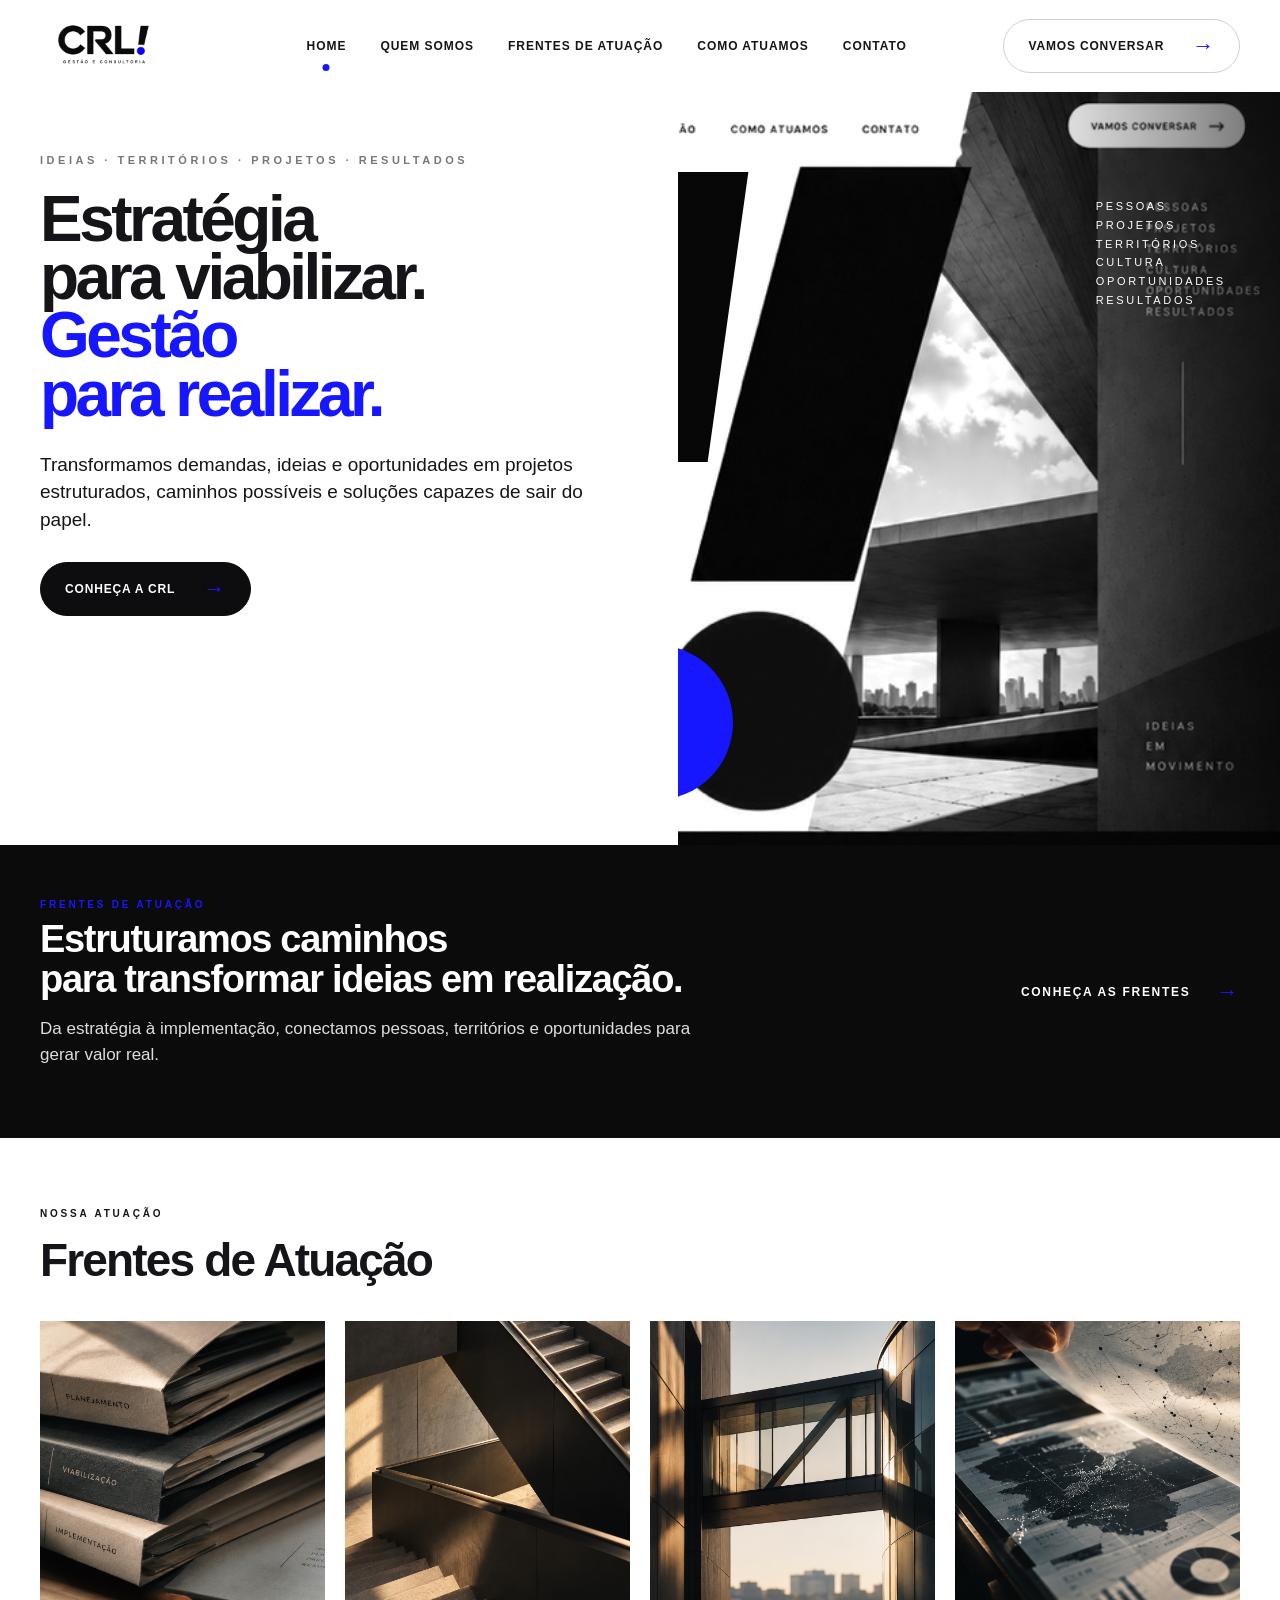
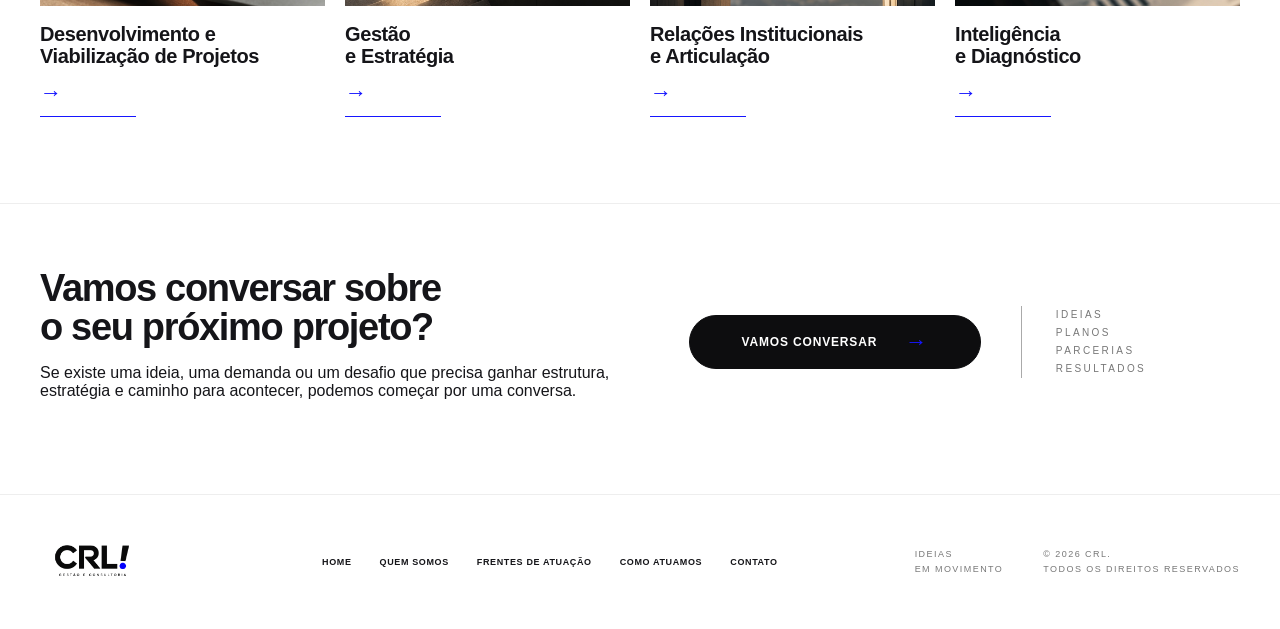
==== index.html @ f9784caa "Site CRL para GitHub Pages (Formspree configurado)" ====
<!doctype html><html lang="pt-BR"><head><meta charset="utf-8"><meta name="viewport" content="width=device-width,initial-scale=1"><title>CRL Gestão e Consultoria</title><meta name="description" content="CRL Gestão e Consultoria — estratégia para viabilizar, gestão para realizar."><link rel="stylesheet" href="assets/css/styles.css"></head><body><header class="site-header"><div class="wrap header-inner"><a class="logo" href="index.html"><img src="assets/images/logo-crl.png" alt="CRL Gestão e Consultoria"></a><nav class="nav"><a data-nav href="index.html">Home</a><a data-nav href="quem-somos.html">Quem Somos</a><a data-nav href="desenvolvimento-e-viabilizacao.html">Frentes de Atuação</a><a data-nav href="como-atuamos.html">Como Atuamos</a><a data-nav href="contato.html">Contato</a></nav><a class="cta" href="contato.html">Vamos conversar <span class="arrow">→</span></a><button class="mobile-toggle" aria-label="Abrir menu">☰</button></div></header>
<main>
<section class="hero-home"><div class="hero-copy reveal"><div class="eyebrow">Ideias · territórios · projetos · resultados</div><h1>Estratégia<br>para viabilizar.<br><span class="blue">Gestão<br>para realizar.</span></h1><p class="lead">Transformamos demandas, ideias e oportunidades em projetos estruturados, caminhos possíveis e soluções capazes de sair do papel.</p><a class="cta dark" href="quem-somos.html">Conheça a CRL <span class="arrow">→</span></a></div><div class="hero-visual"><img src="assets/images/hero-home.jpg" alt="Arquitetura contemporânea"><div class="bang-bar"></div><div class="bang-dot"></div><div class="hero-words">Pessoas<br>Projetos<br>Territórios<br>Cultura<br>Oportunidades<br>Resultados</div></div></section>
<section class="black-band reveal"><div class="wrap"><div><div class="section-kicker blue">Frentes de atuação</div><h2>Estruturamos caminhos<br>para transformar ideias em realização.</h2><p>Da estratégia à implementação, conectamos pessoas, territórios e oportunidades para gerar valor real.</p></div><a class="text-link" href="#frentes">Conheça as frentes <span class="arrow">→</span></a></div></section>
<section class="fronts" id="frentes"><div class="wrap"><div class="section-kicker reveal">Nossa atuação</div><h2 class="section-title reveal">Frentes de Atuação</h2><div class="front-grid">
<a class="front-card reveal" href="desenvolvimento-e-viabilizacao.html"><div class="photo"><img src="assets/images/eixo-projetos.jpg" alt="Desenvolvimento e Viabilização de Projetos"></div><h3>Desenvolvimento e Viabilização de Projetos</h3><span class="arrow">→</span><div class="rule"></div></a>
<a class="front-card reveal" href="gestao-e-estrategia.html"><div class="photo"><img src="assets/images/eixo-gestao.jpg" alt="Gestão e Estratégia"></div><h3>Gestão<br>e Estratégia</h3><span class="arrow">→</span><div class="rule"></div></a>
<a class="front-card reveal" href="relacoes-institucionais-e-articulacao.html"><div class="photo"><img src="assets/images/eixo-relacoes.jpg" alt="Relações Institucionais e Articulação"></div><h3>Relações Institucionais<br>e Articulação</h3><span class="arrow">→</span><div class="rule"></div></a>
<a class="front-card reveal" href="inteligencia-e-diagnostico.html"><div class="photo"><img src="assets/images/eixo-inteligencia.jpg" alt="Inteligência e Diagnóstico"></div><h3>Inteligência<br>e Diagnóstico</h3><span class="arrow">→</span><div class="rule"></div></a>
</div></div></section>
<section class="home-contact reveal"><div class="wrap"><div><h2>Vamos conversar sobre<br>o seu próximo projeto?</h2><p>Se existe uma ideia, uma demanda ou um desafio que precisa ganhar estrutura, estratégia e caminho para acontecer, podemos começar por uma conversa.</p></div><a class="cta dark" href="contato.html">Vamos conversar <span class="arrow">→</span></a><div class="mini-words">Ideias<br>Planos<br>Parcerias<br>Resultados</div></div></section>
</main><footer class="site-footer"><div class="wrap footer-inner"><a class="logo" href="index.html"><img src="assets/images/logo-crl.png" alt="CRL Gestão e Consultoria"></a><div class="footer-nav"><a href="index.html">Home</a><a href="quem-somos.html">Quem Somos</a><a href="desenvolvimento-e-viabilizacao.html">Frentes de Atuação</a><a href="como-atuamos.html">Como Atuamos</a><a href="contato.html">Contato</a></div><div class="footer-meta">Ideias<br>em movimento</div><div class="footer-meta">© 2026 CRL.<br>Todos os direitos reservados</div></div></footer><script src="assets/js/main.js"></script></body></html>
---- assets/css/styles.css ----
:root{
  --blue:#1616ff; --black:#0a0a0b; --ink:#151519; --muted:#67676e; --line:#dedee3; --paper:#fff;
  --max:1280px; --ease:cubic-bezier(.2,.75,.2,1);
}
*{box-sizing:border-box}html{scroll-behavior:smooth}body{margin:0;background:#fff;color:var(--ink);font-family:Inter,Arial,Helvetica,sans-serif;-webkit-font-smoothing:antialiased}a{color:inherit;text-decoration:none}button,input,textarea{font:inherit}img{max-width:100%;display:block}.wrap{width:min(calc(100% - 80px),var(--max));margin:auto}.site-header{height:92px;background:#fff;display:flex;align-items:center;position:relative;z-index:20}.header-inner{display:grid;grid-template-columns:170px 1fr auto;align-items:center;gap:28px}.logo img{width:128px;height:auto}.nav{display:flex;justify-content:center;gap:34px;font-size:12px;font-weight:700;letter-spacing:.08em;text-transform:uppercase}.nav a{position:relative;padding:12px 0}.nav a.active:after,.nav a:hover:after{content:"";position:absolute;width:7px;height:7px;border-radius:50%;background:var(--blue);left:50%;bottom:0;transform:translate(-50%,6px);transition:.25s}.cta{display:inline-flex;align-items:center;justify-content:center;gap:28px;border:1px solid #d0d0d5;border-radius:999px;padding:15px 24px;font-weight:800;font-size:12px;letter-spacing:.07em;text-transform:uppercase;white-space:nowrap}.cta .arrow,.text-link .arrow,.acc-arrow{color:var(--blue);font-size:22px;line-height:1;transition:transform .3s var(--ease)}.cta:hover .arrow,.text-link:hover .arrow{transform:translateX(5px)}.cta.dark{background:#0d0d0f;color:#fff;border-color:#0d0d0f}.mobile-toggle{display:none;border:0;background:none;font-size:28px}.hero-home{min-height:620px;display:grid;grid-template-columns:53% 47%;position:relative;overflow:hidden}.hero-copy{padding:62px max(40px,calc((100vw - var(--max))/2));padding-right:40px}.eyebrow{font-size:11px;letter-spacing:.32em;text-transform:uppercase;color:#777;font-weight:600;margin-bottom:24px}.hero-home h1{font-size:clamp(54px,5vw,76px);line-height:.91;letter-spacing:-.055em;margin:0 0 28px;font-weight:800}.blue{color:var(--blue)}.lead{font-size:19px;line-height:1.45;max-width:560px;margin:0 0 28px}.hero-visual{position:relative;background:#111;overflow:hidden}.hero-visual img{width:100%;height:100%;object-fit:cover;filter:grayscale(1) contrast(1.04);transform:scale(1.05)}.hero-visual:after{content:"";position:absolute;inset:0;background:linear-gradient(90deg,transparent 55%,rgba(0,0,0,.58))}.bang-bar{position:absolute;left:-70px;top:80px;width:120px;height:290px;background:#070708;transform:skew(-8deg);z-index:3}.bang-dot{position:absolute;width:155px;height:155px;border-radius:50%;background:var(--blue);left:-100px;bottom:45px;z-index:4;transition:transform .5s var(--ease),box-shadow .5s}.hero-home:hover .bang-dot{transform:translateY(-8px);box-shadow:0 14px 36px rgba(22,22,255,.22)}.hero-words{position:absolute;right:9%;top:14%;z-index:5;color:#fff;font-size:11px;line-height:1.7;letter-spacing:.24em;text-transform:uppercase}.black-band{background:#0b0b0c;color:white;padding:54px 0}.black-band .wrap{display:grid;grid-template-columns:1.4fr .7fr;gap:80px;align-items:center}.black-band h2{font-size:38px;line-height:1.05;letter-spacing:-.035em;margin:10px 0 14px}.black-band p{font-size:17px;line-height:1.5;color:#ddd;max-width:690px}.text-link{display:flex;align-items:center;gap:26px;justify-content:flex-end;font-size:12px;font-weight:800;letter-spacing:.14em;text-transform:uppercase}.fronts{padding:70px 0 86px}.section-kicker{font-size:10px;letter-spacing:.28em;text-transform:uppercase;font-weight:800}.section-title{font-size:46px;letter-spacing:-.04em;margin:14px 0 34px}.front-grid{display:grid;grid-template-columns:repeat(4,1fr);gap:20px}.front-card .photo{aspect-ratio:1/1;overflow:hidden;background:#eee}.front-card img{width:100%;height:100%;object-fit:cover;transition:transform .55s var(--ease),filter .55s}.front-card:hover img{transform:scale(1.035);filter:contrast(1.04)}.front-card h3{font-size:20px;line-height:1.08;letter-spacing:-.02em;margin:18px 0 12px}.front-card .rule{width:96px;height:1px;background:var(--blue);margin-top:10px}.front-card .arrow{color:var(--blue);font-size:22px;display:inline-block;transition:transform .3s}.front-card:hover .arrow{transform:translateX(6px)}.home-contact{padding:65px 0 78px;border-top:1px solid #eee}.home-contact .wrap{display:grid;grid-template-columns:1.25fr .6fr .45fr;gap:40px;align-items:center}.home-contact h2{font-size:38px;line-height:1.05;letter-spacing:-.035em;margin:0 0 12px}.mini-words{font-size:10px;line-height:1.8;letter-spacing:.24em;text-transform:uppercase;color:#777;border-left:1px solid #aaa;padding-left:34px}.site-footer{border-top:1px solid #eee;padding:32px 0}.footer-inner{display:grid;grid-template-columns:145px 1fr auto auto;align-items:center;gap:40px}.footer-inner .logo img{width:105px}.footer-nav{display:flex;gap:28px;justify-content:center;font-size:9px;font-weight:800;letter-spacing:.07em;text-transform:uppercase}.footer-meta{font-size:9px;line-height:1.7;letter-spacing:.16em;text-transform:uppercase;color:#777}.hero-page{height:430px;position:relative;overflow:hidden;background:#111}.hero-page img{width:100%;height:100%;object-fit:cover;transition:transform .1s linear}.hero-page.grayscale img{filter:grayscale(1)}.hero-page .overlay-words{position:absolute;left:5%;top:28%;font-size:11px;line-height:1.8;letter-spacing:.26em;text-transform:uppercase;color:#fff}.page-intro{padding:72px 0 46px}.intro-grid{display:grid;grid-template-columns:1.05fr 1px 1fr;gap:58px;align-items:start}.divider-v{background:#aaa;min-height:210px}.page-intro h1{font-size:clamp(46px,5vw,68px);line-height:.92;letter-spacing:-.055em;margin:12px 0 20px}.page-intro h2{font-size:clamp(38px,4.4vw,60px);line-height:.96;letter-spacing:-.05em;margin:10px 0 16px}.subline{font-size:27px;line-height:1.22;margin:0;max-width:600px}.intro-copy{font-size:18px;line-height:1.48;color:#2c2c31}.intro-copy p{margin:0 0 24px}.about-page .page-intro{padding-bottom:70px}.about-page .intro-grid{grid-template-columns:.8fr 1.25fr;gap:100px}.about-page .about-title{position:relative}.about-page .about-title:after{content:"";position:absolute;width:92px;height:92px;border-radius:50%;background:var(--blue);left:0;bottom:-112px}.about-page .intro-copy strong{color:var(--blue)}.about-bottom{height:320px;overflow:hidden;background:#111}.about-bottom img{width:100%;height:100%;object-fit:cover;filter:grayscale(1) contrast(1.12)}.service-page .hero-page{height:500px}.service-page .hero-page img{filter:none}.service-page .hero-geometry{position:absolute;right:5%;top:0;width:28%;height:100%;background:#fff;clip-path:polygon(40% 0,100% 0,100% 100%,0 100%)}.service-page .hero-geometry:before{content:"";position:absolute;background:#080808;width:80px;height:270px;left:22%;top:0;transform:skew(-8deg)}.service-page .hero-geometry:after{content:"";position:absolute;width:150px;height:150px;border-radius:50%;background:var(--blue);left:35%;bottom:38px}.service-page .page-intro{padding-bottom:18px}.accordion{border-top:1px solid var(--line);margin:18px 0 80px}.acc-item{border-bottom:1px solid var(--line)}.acc-button{width:100%;display:grid;grid-template-columns:90px 1fr auto;align-items:center;gap:30px;background:none;border:0;text-align:left;padding:24px 6px;cursor:pointer}.acc-icon{width:44px;height:44px;display:grid;place-items:center}.acc-icon svg{width:38px;height:38px;stroke:#0e1b50;stroke-width:1.35;fill:none}.acc-title{font-size:21px;font-weight:800;letter-spacing:-.02em}.acc-panel{max-height:0;overflow:hidden;transition:max-height .45s var(--ease)}.acc-panel-inner{padding:0 90px 26px 126px;color:#555;font-size:17px;line-height:1.5;max-width:920px}.acc-item.open .acc-arrow{transform:rotate(-90deg)}.how-page .hero-page{height:330px}.how-page .page-intro{padding-top:58px}.how-grid{display:grid;grid-template-columns:.9fr 1px 1.2fr .55fr;gap:58px;align-items:start}.how-title h1{font-size:clamp(46px,5vw,68px);line-height:.94;letter-spacing:-.055em;margin:18px 0 0;font-weight:800}.how-copy{font-size:17px;line-height:1.5}.how-copy p{margin:0 0 28px}.contact-page{min-height:calc(100vh - 170px);padding:90px 0}.contact-grid{display:grid;grid-template-columns:.8fr 1.2fr;gap:100px}.contact-page h1{font-size:clamp(48px,5vw,72px);line-height:.93;letter-spacing:-.055em;margin:14px 0 22px}.form{display:grid;gap:22px}.field label{display:block;font-size:10px;letter-spacing:.16em;text-transform:uppercase;font-weight:800;margin-bottom:8px}.field input,.field textarea{width:100%;border:0;border-bottom:1px solid #bbb;padding:14px 0;background:transparent;outline:none;font-size:18px}.field textarea{min-height:120px;resize:vertical}.form-status{font-size:14px;min-height:22px}.reveal{opacity:0;transform:translateY(18px);transition:opacity .65s var(--ease),transform .65s var(--ease)}.reveal.visible{opacity:1;transform:none}
@media (prefers-reduced-motion:reduce){*{scroll-behavior:auto!important;animation:none!important;transition:none!important}.reveal{opacity:1;transform:none}}
@media(max-width:900px){.wrap{width:min(calc(100% - 38px),var(--max))}.site-header{height:78px}.header-inner{grid-template-columns:1fr auto}.nav{display:none;position:absolute;top:78px;left:0;right:0;background:#fff;flex-direction:column;padding:28px 24px;box-shadow:0 14px 30px rgba(0,0,0,.08)}.nav.open{display:flex}.header-inner>.cta{display:none}.mobile-toggle{display:block}.hero-home{grid-template-columns:1fr;min-height:auto}.hero-copy{padding:58px 24px}.hero-home h1{font-size:52px}.hero-visual{height:430px}.bang-bar{left:58%;top:10px;height:240px}.bang-dot{left:55%;width:120px;height:120px}.black-band .wrap,.home-contact .wrap{grid-template-columns:1fr;gap:25px}.text-link{justify-content:flex-start}.front-grid{grid-template-columns:1fr 1fr}.footer-inner{grid-template-columns:1fr 1fr}.footer-nav{display:none}.intro-grid,.about-page .intro-grid,.how-grid,.contact-grid{grid-template-columns:1fr;gap:28px}.divider-v{height:1px;min-height:1px}.service-page .hero-geometry{width:44%}.acc-button{grid-template-columns:52px 1fr auto;gap:14px}.acc-panel-inner{padding-left:66px}.hero-page{height:320px}.how-page .hero-page{height:280px}}
@media(max-width:560px){.front-grid{grid-template-columns:1fr}.hero-home h1{font-size:46px}.section-title{font-size:38px}.footer-inner{grid-template-columns:1fr}.acc-title{font-size:18px}.acc-button{padding:20px 0}.acc-icon svg{width:32px;height:32px}.service-page .hero-page{height:360px}.service-page .hero-geometry{display:none}.home-contact h2{font-size:32px}}
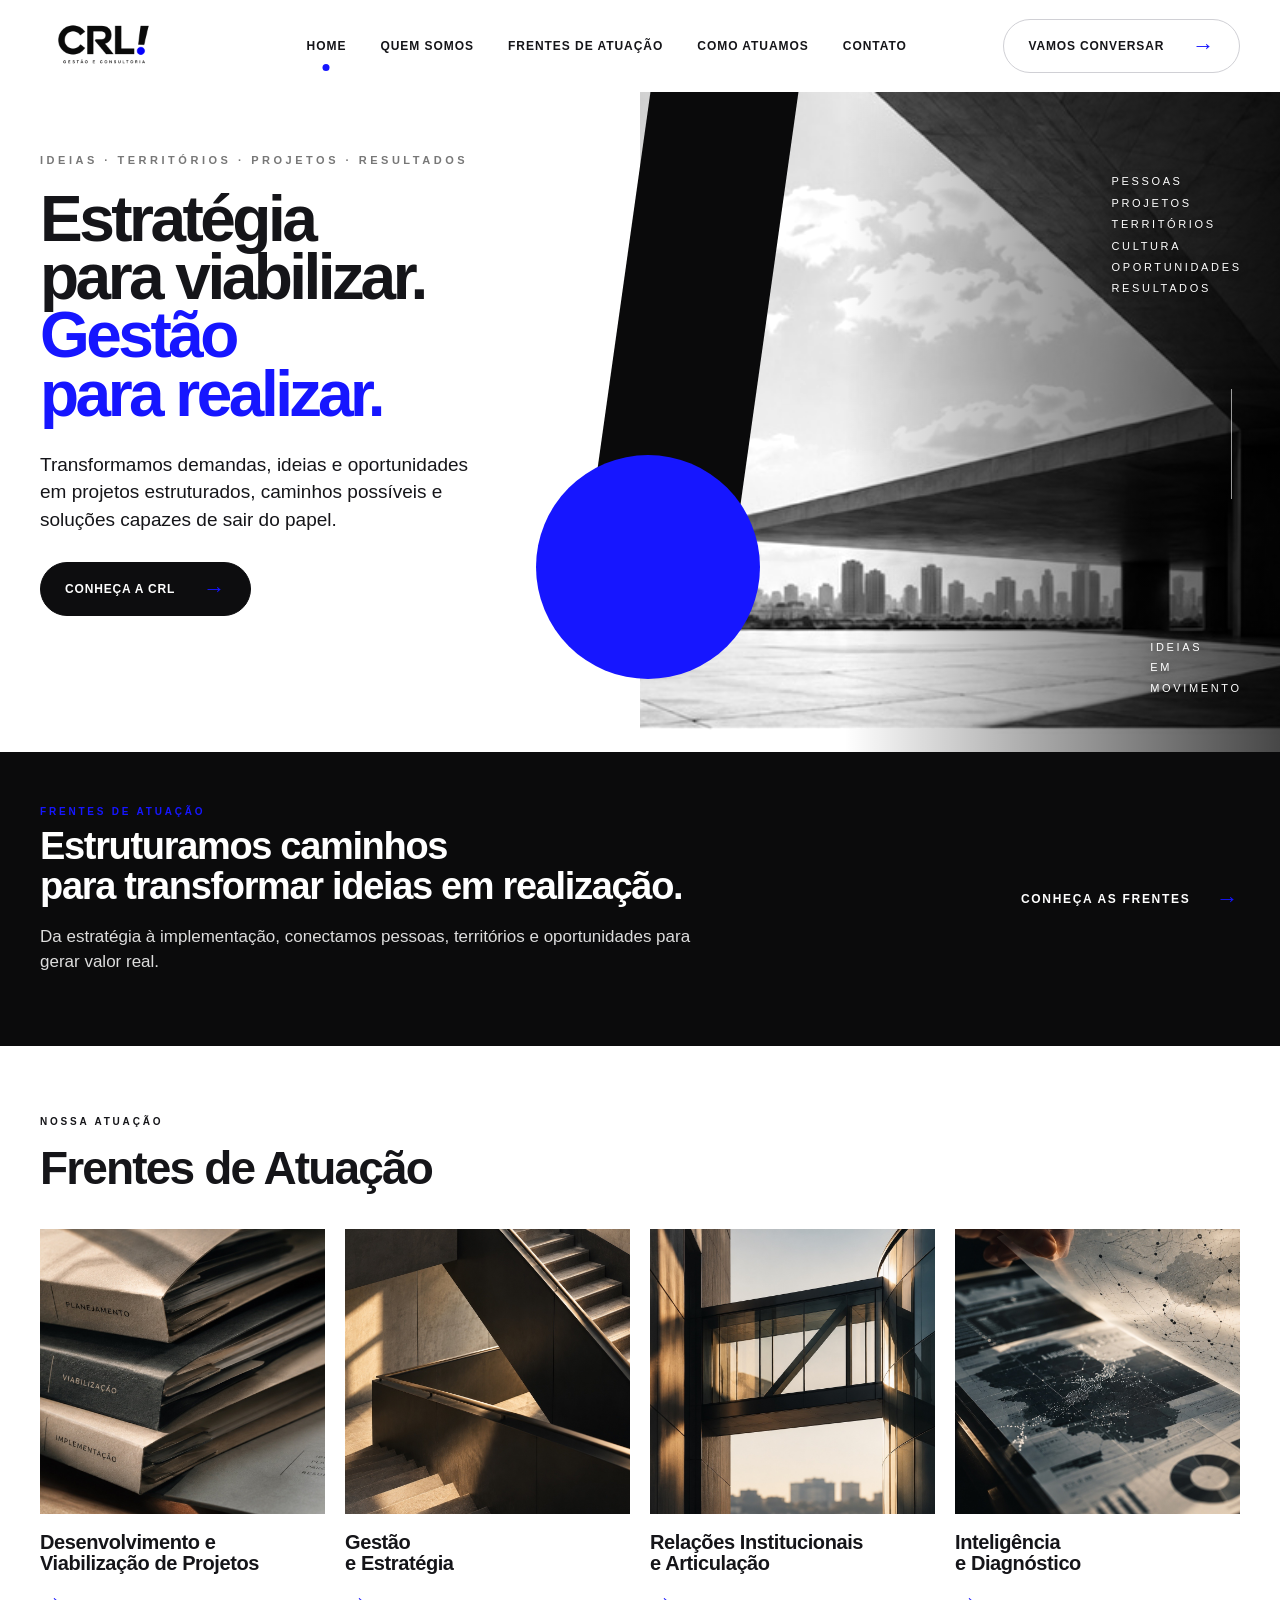
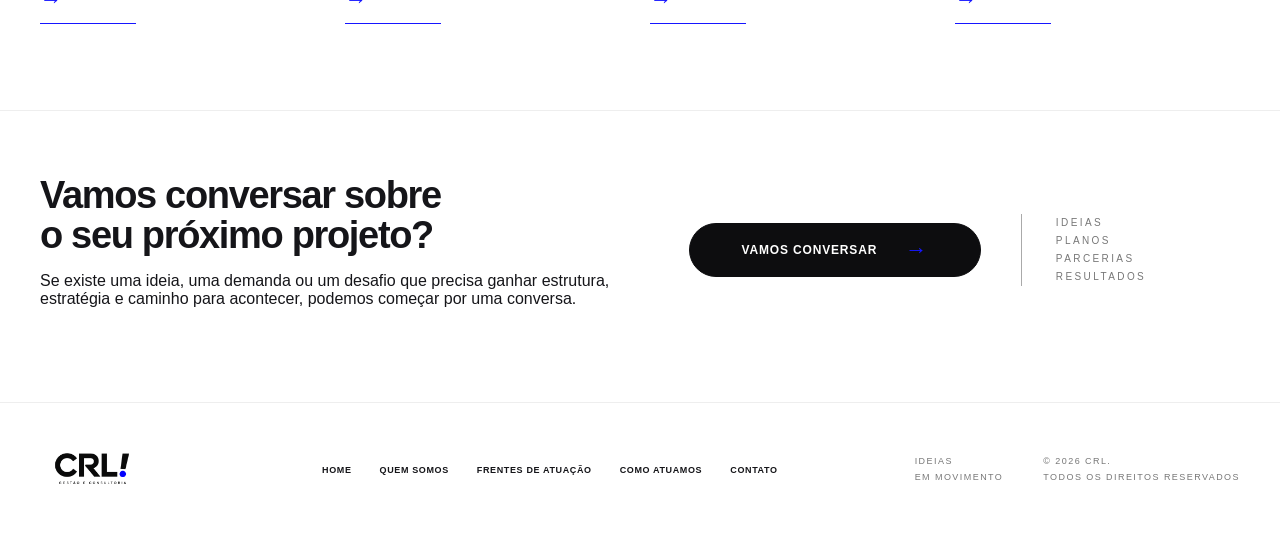
==== commit f71a29f6: "Refaz layout do hero da Home conforme referencia (formas, circulo, coluna de palavras, foto da cena " ====
--- a/index.html
+++ b/index.html
@@ -1,6 +1,6 @@
 <!doctype html><html lang="pt-BR"><head><meta charset="utf-8"><meta name="viewport" content="width=device-width,initial-scale=1"><title>CRL Gestão e Consultoria</title><meta name="description" content="CRL Gestão e Consultoria — estratégia para viabilizar, gestão para realizar."><link rel="stylesheet" href="assets/css/styles.css"></head><body><header class="site-header"><div class="wrap header-inner"><a class="logo" href="index.html"><img src="assets/images/logo-crl.png" alt="CRL Gestão e Consultoria"></a><nav class="nav"><a data-nav href="index.html">Home</a><a data-nav href="quem-somos.html">Quem Somos</a><a data-nav href="desenvolvimento-e-viabilizacao.html">Frentes de Atuação</a><a data-nav href="como-atuamos.html">Como Atuamos</a><a data-nav href="contato.html">Contato</a></nav><a class="cta" href="contato.html">Vamos conversar <span class="arrow">→</span></a><button class="mobile-toggle" aria-label="Abrir menu">☰</button></div></header>
 <main>
-<section class="hero-home"><div class="hero-copy reveal"><div class="eyebrow">Ideias · territórios · projetos · resultados</div><h1>Estratégia<br>para viabilizar.<br><span class="blue">Gestão<br>para realizar.</span></h1><p class="lead">Transformamos demandas, ideias e oportunidades em projetos estruturados, caminhos possíveis e soluções capazes de sair do papel.</p><a class="cta dark" href="quem-somos.html">Conheça a CRL <span class="arrow">→</span></a></div><div class="hero-visual"><img src="assets/images/hero-home.jpg" alt="Arquitetura contemporânea"><div class="bang-bar"></div><div class="bang-dot"></div><div class="hero-words">Pessoas<br>Projetos<br>Territórios<br>Cultura<br>Oportunidades<br>Resultados</div></div></section>
+<section class="hero-home"><div class="hero-copy reveal"><div class="eyebrow">Ideias · territórios · projetos · resultados</div><h1>Estratégia<br>para viabilizar.<br><span class="blue">Gestão<br>para realizar.</span></h1><p class="lead">Transformamos demandas, ideias e oportunidades em projetos estruturados, caminhos possíveis e soluções capazes de sair do papel.</p><a class="cta dark" href="quem-somos.html">Conheça a CRL <span class="arrow">→</span></a></div><div class="hero-visual"><img src="assets/images/hero-home.jpg" alt="Arquitetura contemporânea"><div class="bang-bar"></div><div class="bang-dot"></div><div class="hero-words">Pessoas<br>Projetos<br>Territórios<br>Cultura<br>Oportunidades<br>Resultados</div><div class="hero-line"></div><div class="hero-motto">Ideias<br>em<br>movimento</div></div></section>
 <section class="black-band reveal"><div class="wrap"><div><div class="section-kicker blue">Frentes de atuação</div><h2>Estruturamos caminhos<br>para transformar ideias em realização.</h2><p>Da estratégia à implementação, conectamos pessoas, territórios e oportunidades para gerar valor real.</p></div><a class="text-link" href="#frentes">Conheça as frentes <span class="arrow">→</span></a></div></section>
 <section class="fronts" id="frentes"><div class="wrap"><div class="section-kicker reveal">Nossa atuação</div><h2 class="section-title reveal">Frentes de Atuação</h2><div class="front-grid">
 <a class="front-card reveal" href="desenvolvimento-e-viabilizacao.html"><div class="photo"><img src="assets/images/eixo-projetos.jpg" alt="Desenvolvimento e Viabilização de Projetos"></div><h3>Desenvolvimento e Viabilização de Projetos</h3><span class="arrow">→</span><div class="rule"></div></a>
--- a/assets/css/styles.css
+++ b/assets/css/styles.css
@@ -2,7 +2,7 @@
   --blue:#1616ff; --black:#0a0a0b; --ink:#151519; --muted:#67676e; --line:#dedee3; --paper:#fff;
   --max:1280px; --ease:cubic-bezier(.2,.75,.2,1);
 }
-*{box-sizing:border-box}html{scroll-behavior:smooth}body{margin:0;background:#fff;color:var(--ink);font-family:Inter,Arial,Helvetica,sans-serif;-webkit-font-smoothing:antialiased}a{color:inherit;text-decoration:none}button,input,textarea{font:inherit}img{max-width:100%;display:block}.wrap{width:min(calc(100% - 80px),var(--max));margin:auto}.site-header{height:92px;background:#fff;display:flex;align-items:center;position:relative;z-index:20}.header-inner{display:grid;grid-template-columns:170px 1fr auto;align-items:center;gap:28px}.logo img{width:128px;height:auto}.nav{display:flex;justify-content:center;gap:34px;font-size:12px;font-weight:700;letter-spacing:.08em;text-transform:uppercase}.nav a{position:relative;padding:12px 0}.nav a.active:after,.nav a:hover:after{content:"";position:absolute;width:7px;height:7px;border-radius:50%;background:var(--blue);left:50%;bottom:0;transform:translate(-50%,6px);transition:.25s}.cta{display:inline-flex;align-items:center;justify-content:center;gap:28px;border:1px solid #d0d0d5;border-radius:999px;padding:15px 24px;font-weight:800;font-size:12px;letter-spacing:.07em;text-transform:uppercase;white-space:nowrap}.cta .arrow,.text-link .arrow,.acc-arrow{color:var(--blue);font-size:22px;line-height:1;transition:transform .3s var(--ease)}.cta:hover .arrow,.text-link:hover .arrow{transform:translateX(5px)}.cta.dark{background:#0d0d0f;color:#fff;border-color:#0d0d0f}.mobile-toggle{display:none;border:0;background:none;font-size:28px}.hero-home{min-height:620px;display:grid;grid-template-columns:53% 47%;position:relative;overflow:hidden}.hero-copy{padding:62px max(40px,calc((100vw - var(--max))/2));padding-right:40px}.eyebrow{font-size:11px;letter-spacing:.32em;text-transform:uppercase;color:#777;font-weight:600;margin-bottom:24px}.hero-home h1{font-size:clamp(54px,5vw,76px);line-height:.91;letter-spacing:-.055em;margin:0 0 28px;font-weight:800}.blue{color:var(--blue)}.lead{font-size:19px;line-height:1.45;max-width:560px;margin:0 0 28px}.hero-visual{position:relative;background:#111;overflow:hidden}.hero-visual img{width:100%;height:100%;object-fit:cover;filter:grayscale(1) contrast(1.04);transform:scale(1.05)}.hero-visual:after{content:"";position:absolute;inset:0;background:linear-gradient(90deg,transparent 55%,rgba(0,0,0,.58))}.bang-bar{position:absolute;left:-70px;top:80px;width:120px;height:290px;background:#070708;transform:skew(-8deg);z-index:3}.bang-dot{position:absolute;width:155px;height:155px;border-radius:50%;background:var(--blue);left:-100px;bottom:45px;z-index:4;transition:transform .5s var(--ease),box-shadow .5s}.hero-home:hover .bang-dot{transform:translateY(-8px);box-shadow:0 14px 36px rgba(22,22,255,.22)}.hero-words{position:absolute;right:9%;top:14%;z-index:5;color:#fff;font-size:11px;line-height:1.7;letter-spacing:.24em;text-transform:uppercase}.black-band{background:#0b0b0c;color:white;padding:54px 0}.black-band .wrap{display:grid;grid-template-columns:1.4fr .7fr;gap:80px;align-items:center}.black-band h2{font-size:38px;line-height:1.05;letter-spacing:-.035em;margin:10px 0 14px}.black-band p{font-size:17px;line-height:1.5;color:#ddd;max-width:690px}.text-link{display:flex;align-items:center;gap:26px;justify-content:flex-end;font-size:12px;font-weight:800;letter-spacing:.14em;text-transform:uppercase}.fronts{padding:70px 0 86px}.section-kicker{font-size:10px;letter-spacing:.28em;text-transform:uppercase;font-weight:800}.section-title{font-size:46px;letter-spacing:-.04em;margin:14px 0 34px}.front-grid{display:grid;grid-template-columns:repeat(4,1fr);gap:20px}.front-card .photo{aspect-ratio:1/1;overflow:hidden;background:#eee}.front-card img{width:100%;height:100%;object-fit:cover;transition:transform .55s var(--ease),filter .55s}.front-card:hover img{transform:scale(1.035);filter:contrast(1.04)}.front-card h3{font-size:20px;line-height:1.08;letter-spacing:-.02em;margin:18px 0 12px}.front-card .rule{width:96px;height:1px;background:var(--blue);margin-top:10px}.front-card .arrow{color:var(--blue);font-size:22px;display:inline-block;transition:transform .3s}.front-card:hover .arrow{transform:translateX(6px)}.home-contact{padding:65px 0 78px;border-top:1px solid #eee}.home-contact .wrap{display:grid;grid-template-columns:1.25fr .6fr .45fr;gap:40px;align-items:center}.home-contact h2{font-size:38px;line-height:1.05;letter-spacing:-.035em;margin:0 0 12px}.mini-words{font-size:10px;line-height:1.8;letter-spacing:.24em;text-transform:uppercase;color:#777;border-left:1px solid #aaa;padding-left:34px}.site-footer{border-top:1px solid #eee;padding:32px 0}.footer-inner{display:grid;grid-template-columns:145px 1fr auto auto;align-items:center;gap:40px}.footer-inner .logo img{width:105px}.footer-nav{display:flex;gap:28px;justify-content:center;font-size:9px;font-weight:800;letter-spacing:.07em;text-transform:uppercase}.footer-meta{font-size:9px;line-height:1.7;letter-spacing:.16em;text-transform:uppercase;color:#777}.hero-page{height:430px;position:relative;overflow:hidden;background:#111}.hero-page img{width:100%;height:100%;object-fit:cover;transition:transform .1s linear}.hero-page.grayscale img{filter:grayscale(1)}.hero-page .overlay-words{position:absolute;left:5%;top:28%;font-size:11px;line-height:1.8;letter-spacing:.26em;text-transform:uppercase;color:#fff}.page-intro{padding:72px 0 46px}.intro-grid{display:grid;grid-template-columns:1.05fr 1px 1fr;gap:58px;align-items:start}.divider-v{background:#aaa;min-height:210px}.page-intro h1{font-size:clamp(46px,5vw,68px);line-height:.92;letter-spacing:-.055em;margin:12px 0 20px}.page-intro h2{font-size:clamp(38px,4.4vw,60px);line-height:.96;letter-spacing:-.05em;margin:10px 0 16px}.subline{font-size:27px;line-height:1.22;margin:0;max-width:600px}.intro-copy{font-size:18px;line-height:1.48;color:#2c2c31}.intro-copy p{margin:0 0 24px}.about-page .page-intro{padding-bottom:70px}.about-page .intro-grid{grid-template-columns:.8fr 1.25fr;gap:100px}.about-page .about-title{position:relative}.about-page .about-title:after{content:"";position:absolute;width:92px;height:92px;border-radius:50%;background:var(--blue);left:0;bottom:-112px}.about-page .intro-copy strong{color:var(--blue)}.about-bottom{height:320px;overflow:hidden;background:#111}.about-bottom img{width:100%;height:100%;object-fit:cover;filter:grayscale(1) contrast(1.12)}.service-page .hero-page{height:500px}.service-page .hero-page img{filter:none}.service-page .hero-geometry{position:absolute;right:5%;top:0;width:28%;height:100%;background:#fff;clip-path:polygon(40% 0,100% 0,100% 100%,0 100%)}.service-page .hero-geometry:before{content:"";position:absolute;background:#080808;width:80px;height:270px;left:22%;top:0;transform:skew(-8deg)}.service-page .hero-geometry:after{content:"";position:absolute;width:150px;height:150px;border-radius:50%;background:var(--blue);left:35%;bottom:38px}.service-page .page-intro{padding-bottom:18px}.accordion{border-top:1px solid var(--line);margin:18px 0 80px}.acc-item{border-bottom:1px solid var(--line)}.acc-button{width:100%;display:grid;grid-template-columns:90px 1fr auto;align-items:center;gap:30px;background:none;border:0;text-align:left;padding:24px 6px;cursor:pointer}.acc-icon{width:44px;height:44px;display:grid;place-items:center}.acc-icon svg{width:38px;height:38px;stroke:#0e1b50;stroke-width:1.35;fill:none}.acc-title{font-size:21px;font-weight:800;letter-spacing:-.02em}.acc-panel{max-height:0;overflow:hidden;transition:max-height .45s var(--ease)}.acc-panel-inner{padding:0 90px 26px 126px;color:#555;font-size:17px;line-height:1.5;max-width:920px}.acc-item.open .acc-arrow{transform:rotate(-90deg)}.how-page .hero-page{height:330px}.how-page .page-intro{padding-top:58px}.how-grid{display:grid;grid-template-columns:.9fr 1px 1.2fr .55fr;gap:58px;align-items:start}.how-title h1{font-size:clamp(46px,5vw,68px);line-height:.94;letter-spacing:-.055em;margin:18px 0 0;font-weight:800}.how-copy{font-size:17px;line-height:1.5}.how-copy p{margin:0 0 28px}.contact-page{min-height:calc(100vh - 170px);padding:90px 0}.contact-grid{display:grid;grid-template-columns:.8fr 1.2fr;gap:100px}.contact-page h1{font-size:clamp(48px,5vw,72px);line-height:.93;letter-spacing:-.055em;margin:14px 0 22px}.form{display:grid;gap:22px}.field label{display:block;font-size:10px;letter-spacing:.16em;text-transform:uppercase;font-weight:800;margin-bottom:8px}.field input,.field textarea{width:100%;border:0;border-bottom:1px solid #bbb;padding:14px 0;background:transparent;outline:none;font-size:18px}.field textarea{min-height:120px;resize:vertical}.form-status{font-size:14px;min-height:22px}.reveal{opacity:0;transform:translateY(18px);transition:opacity .65s var(--ease),transform .65s var(--ease)}.reveal.visible{opacity:1;transform:none}
+*{box-sizing:border-box}html{scroll-behavior:smooth}body{margin:0;background:#fff;color:var(--ink);font-family:Inter,Arial,Helvetica,sans-serif;-webkit-font-smoothing:antialiased}a{color:inherit;text-decoration:none}button,input,textarea{font:inherit}img{max-width:100%;display:block}.wrap{width:min(calc(100% - 80px),var(--max));margin:auto}.site-header{height:92px;background:#fff;display:flex;align-items:center;position:relative;z-index:20}.header-inner{display:grid;grid-template-columns:170px 1fr auto;align-items:center;gap:28px}.logo img{width:128px;height:auto}.nav{display:flex;justify-content:center;gap:34px;font-size:12px;font-weight:700;letter-spacing:.08em;text-transform:uppercase}.nav a{position:relative;padding:12px 0}.nav a.active:after,.nav a:hover:after{content:"";position:absolute;width:7px;height:7px;border-radius:50%;background:var(--blue);left:50%;bottom:0;transform:translate(-50%,6px);transition:.25s}.cta{display:inline-flex;align-items:center;justify-content:center;gap:28px;border:1px solid #d0d0d5;border-radius:999px;padding:15px 24px;font-weight:800;font-size:12px;letter-spacing:.07em;text-transform:uppercase;white-space:nowrap}.cta .arrow,.text-link .arrow,.acc-arrow{color:var(--blue);font-size:22px;line-height:1;transition:transform .3s var(--ease)}.cta:hover .arrow,.text-link:hover .arrow{transform:translateX(5px)}.cta.dark{background:#0d0d0f;color:#fff;border-color:#0d0d0f}.mobile-toggle{display:none;border:0;background:none;font-size:28px}.hero-home{min-height:660px;display:grid;grid-template-columns:50% 50%;position:relative;overflow:hidden;background:#fff}.hero-copy{padding:62px 40px 62px max(40px,calc((100vw - var(--max))/2));position:relative;z-index:6}.eyebrow{font-size:11px;letter-spacing:.32em;text-transform:uppercase;color:#777;font-weight:600;margin-bottom:24px}.hero-home h1{font-size:clamp(54px,5vw,76px);line-height:.91;letter-spacing:-.055em;margin:0 0 28px;font-weight:800}.blue{color:var(--blue)}.lead{font-size:19px;line-height:1.45;max-width:560px;margin:0 0 28px}.hero-home .lead{max-width:430px}.hero-visual{position:relative;background:#111}.hero-visual img{width:100%;height:100%;object-fit:cover;object-position:50% 42%;filter:grayscale(1) contrast(1.05)}.hero-visual:after{content:"";position:absolute;inset:0;background:linear-gradient(90deg,transparent 32%,rgba(0,0,0,.32) 60%,rgba(0,0,0,.72));z-index:2}.bang-bar{position:absolute;left:-22px;top:0;width:148px;height:70%;background:#0a0a0b;transform:skew(-8deg);z-index:3}.bang-dot{position:absolute;width:224px;height:224px;border-radius:50%;background:var(--blue);left:-104px;top:55%;z-index:5;transition:transform .5s var(--ease),box-shadow .5s}.hero-home:hover .bang-dot{transform:translateY(-10px);box-shadow:0 20px 48px rgba(22,22,255,.26)}.hero-words{position:absolute;right:6%;top:12%;z-index:4;color:#fff;font-size:11px;line-height:1.95;letter-spacing:.24em;text-transform:uppercase;text-shadow:0 1px 8px rgba(0,0,0,.55)}.hero-line{position:absolute;right:7.5%;top:45%;width:1px;height:110px;background:rgba(255,255,255,.6);z-index:4}.hero-motto{position:absolute;right:6%;bottom:8%;z-index:4;color:#fff;font-size:11px;line-height:1.9;letter-spacing:.24em;text-transform:uppercase;text-shadow:0 1px 8px rgba(0,0,0,.55)}.black-band{background:#0b0b0c;color:white;padding:54px 0}.black-band .wrap{display:grid;grid-template-columns:1.4fr .7fr;gap:80px;align-items:center}.black-band h2{font-size:38px;line-height:1.05;letter-spacing:-.035em;margin:10px 0 14px}.black-band p{font-size:17px;line-height:1.5;color:#ddd;max-width:690px}.text-link{display:flex;align-items:center;gap:26px;justify-content:flex-end;font-size:12px;font-weight:800;letter-spacing:.14em;text-transform:uppercase}.fronts{padding:70px 0 86px}.section-kicker{font-size:10px;letter-spacing:.28em;text-transform:uppercase;font-weight:800}.section-title{font-size:46px;letter-spacing:-.04em;margin:14px 0 34px}.front-grid{display:grid;grid-template-columns:repeat(4,1fr);gap:20px}.front-card .photo{aspect-ratio:1/1;overflow:hidden;background:#eee}.front-card img{width:100%;height:100%;object-fit:cover;transition:transform .55s var(--ease),filter .55s}.front-card:hover img{transform:scale(1.035);filter:contrast(1.04)}.front-card h3{font-size:20px;line-height:1.08;letter-spacing:-.02em;margin:18px 0 12px}.front-card .rule{width:96px;height:1px;background:var(--blue);margin-top:10px}.front-card .arrow{color:var(--blue);font-size:22px;display:inline-block;transition:transform .3s}.front-card:hover .arrow{transform:translateX(6px)}.home-contact{padding:65px 0 78px;border-top:1px solid #eee}.home-contact .wrap{display:grid;grid-template-columns:1.25fr .6fr .45fr;gap:40px;align-items:center}.home-contact h2{font-size:38px;line-height:1.05;letter-spacing:-.035em;margin:0 0 12px}.mini-words{font-size:10px;line-height:1.8;letter-spacing:.24em;text-transform:uppercase;color:#777;border-left:1px solid #aaa;padding-left:34px}.site-footer{border-top:1px solid #eee;padding:32px 0}.footer-inner{display:grid;grid-template-columns:145px 1fr auto auto;align-items:center;gap:40px}.footer-inner .logo img{width:105px}.footer-nav{display:flex;gap:28px;justify-content:center;font-size:9px;font-weight:800;letter-spacing:.07em;text-transform:uppercase}.footer-meta{font-size:9px;line-height:1.7;letter-spacing:.16em;text-transform:uppercase;color:#777}.hero-page{height:430px;position:relative;overflow:hidden;background:#111}.hero-page img{width:100%;height:100%;object-fit:cover;transition:transform .1s linear}.hero-page.grayscale img{filter:grayscale(1)}.hero-page .overlay-words{position:absolute;left:5%;top:28%;font-size:11px;line-height:1.8;letter-spacing:.26em;text-transform:uppercase;color:#fff}.page-intro{padding:72px 0 46px}.intro-grid{display:grid;grid-template-columns:1.05fr 1px 1fr;gap:58px;align-items:start}.divider-v{background:#aaa;min-height:210px}.page-intro h1{font-size:clamp(46px,5vw,68px);line-height:.92;letter-spacing:-.055em;margin:12px 0 20px}.page-intro h2{font-size:clamp(38px,4.4vw,60px);line-height:.96;letter-spacing:-.05em;margin:10px 0 16px}.subline{font-size:27px;line-height:1.22;margin:0;max-width:600px}.intro-copy{font-size:18px;line-height:1.48;color:#2c2c31}.intro-copy p{margin:0 0 24px}.about-page .page-intro{padding-bottom:70px}.about-page .intro-grid{grid-template-columns:.8fr 1.25fr;gap:100px}.about-page .about-title{position:relative}.about-page .about-title:after{content:"";position:absolute;width:92px;height:92px;border-radius:50%;background:var(--blue);left:0;bottom:-112px}.about-page .intro-copy strong{color:var(--blue)}.about-bottom{height:320px;overflow:hidden;background:#111}.about-bottom img{width:100%;height:100%;object-fit:cover;filter:grayscale(1) contrast(1.12)}.service-page .hero-page{height:500px}.service-page .hero-page img{filter:none}.service-page .hero-geometry{position:absolute;right:5%;top:0;width:28%;height:100%;background:#fff;clip-path:polygon(40% 0,100% 0,100% 100%,0 100%)}.service-page .hero-geometry:before{content:"";position:absolute;background:#080808;width:80px;height:270px;left:22%;top:0;transform:skew(-8deg)}.service-page .hero-geometry:after{content:"";position:absolute;width:150px;height:150px;border-radius:50%;background:var(--blue);left:35%;bottom:38px}.service-page .page-intro{padding-bottom:18px}.accordion{border-top:1px solid var(--line);margin:18px 0 80px}.acc-item{border-bottom:1px solid var(--line)}.acc-button{width:100%;display:grid;grid-template-columns:90px 1fr auto;align-items:center;gap:30px;background:none;border:0;text-align:left;padding:24px 6px;cursor:pointer}.acc-icon{width:44px;height:44px;display:grid;place-items:center}.acc-icon svg{width:38px;height:38px;stroke:#0e1b50;stroke-width:1.35;fill:none}.acc-title{font-size:21px;font-weight:800;letter-spacing:-.02em}.acc-panel{max-height:0;overflow:hidden;transition:max-height .45s var(--ease)}.acc-panel-inner{padding:0 90px 26px 126px;color:#555;font-size:17px;line-height:1.5;max-width:920px}.acc-item.open .acc-arrow{transform:rotate(-90deg)}.how-page .hero-page{height:330px}.how-page .page-intro{padding-top:58px}.how-grid{display:grid;grid-template-columns:.9fr 1px 1.2fr .55fr;gap:58px;align-items:start}.how-title h1{font-size:clamp(46px,5vw,68px);line-height:.94;letter-spacing:-.055em;margin:18px 0 0;font-weight:800}.how-copy{font-size:17px;line-height:1.5}.how-copy p{margin:0 0 28px}.contact-page{min-height:calc(100vh - 170px);padding:90px 0}.contact-grid{display:grid;grid-template-columns:.8fr 1.2fr;gap:100px}.contact-page h1{font-size:clamp(48px,5vw,72px);line-height:.93;letter-spacing:-.055em;margin:14px 0 22px}.form{display:grid;gap:22px}.field label{display:block;font-size:10px;letter-spacing:.16em;text-transform:uppercase;font-weight:800;margin-bottom:8px}.field input,.field textarea{width:100%;border:0;border-bottom:1px solid #bbb;padding:14px 0;background:transparent;outline:none;font-size:18px}.field textarea{min-height:120px;resize:vertical}.form-status{font-size:14px;min-height:22px}.reveal{opacity:0;transform:translateY(18px);transition:opacity .65s var(--ease),transform .65s var(--ease)}.reveal.visible{opacity:1;transform:none}
 @media (prefers-reduced-motion:reduce){*{scroll-behavior:auto!important;animation:none!important;transition:none!important}.reveal{opacity:1;transform:none}}
-@media(max-width:900px){.wrap{width:min(calc(100% - 38px),var(--max))}.site-header{height:78px}.header-inner{grid-template-columns:1fr auto}.nav{display:none;position:absolute;top:78px;left:0;right:0;background:#fff;flex-direction:column;padding:28px 24px;box-shadow:0 14px 30px rgba(0,0,0,.08)}.nav.open{display:flex}.header-inner>.cta{display:none}.mobile-toggle{display:block}.hero-home{grid-template-columns:1fr;min-height:auto}.hero-copy{padding:58px 24px}.hero-home h1{font-size:52px}.hero-visual{height:430px}.bang-bar{left:58%;top:10px;height:240px}.bang-dot{left:55%;width:120px;height:120px}.black-band .wrap,.home-contact .wrap{grid-template-columns:1fr;gap:25px}.text-link{justify-content:flex-start}.front-grid{grid-template-columns:1fr 1fr}.footer-inner{grid-template-columns:1fr 1fr}.footer-nav{display:none}.intro-grid,.about-page .intro-grid,.how-grid,.contact-grid{grid-template-columns:1fr;gap:28px}.divider-v{height:1px;min-height:1px}.service-page .hero-geometry{width:44%}.acc-button{grid-template-columns:52px 1fr auto;gap:14px}.acc-panel-inner{padding-left:66px}.hero-page{height:320px}.how-page .hero-page{height:280px}}
+@media(max-width:900px){.wrap{width:min(calc(100% - 38px),var(--max))}.site-header{height:78px}.header-inner{grid-template-columns:1fr auto}.nav{display:none;position:absolute;top:78px;left:0;right:0;background:#fff;flex-direction:column;padding:28px 24px;box-shadow:0 14px 30px rgba(0,0,0,.08)}.nav.open{display:flex}.header-inner>.cta{display:none}.mobile-toggle{display:block}.hero-home{grid-template-columns:1fr;min-height:auto}.hero-copy{padding:58px 24px}.hero-home .lead{max-width:none}.hero-home h1{font-size:52px}.hero-visual{height:460px}.bang-bar{left:auto;right:66%;top:0;width:120px;height:240px}.bang-dot{left:auto;right:56%;top:auto;bottom:24px;width:132px;height:132px}.hero-line{display:none}.hero-motto{right:6%;bottom:6%}.black-band .wrap,.home-contact .wrap{grid-template-columns:1fr;gap:25px}.text-link{justify-content:flex-start}.front-grid{grid-template-columns:1fr 1fr}.footer-inner{grid-template-columns:1fr 1fr}.footer-nav{display:none}.intro-grid,.about-page .intro-grid,.how-grid,.contact-grid{grid-template-columns:1fr;gap:28px}.divider-v{height:1px;min-height:1px}.service-page .hero-geometry{width:44%}.acc-button{grid-template-columns:52px 1fr auto;gap:14px}.acc-panel-inner{padding-left:66px}.hero-page{height:320px}.how-page .hero-page{height:280px}}
 @media(max-width:560px){.front-grid{grid-template-columns:1fr}.hero-home h1{font-size:46px}.section-title{font-size:38px}.footer-inner{grid-template-columns:1fr}.acc-title{font-size:18px}.acc-button{padding:20px 0}.acc-icon svg{width:32px;height:32px}.service-page .hero-page{height:360px}.service-page .hero-geometry{display:none}.home-contact h2{font-size:32px}}
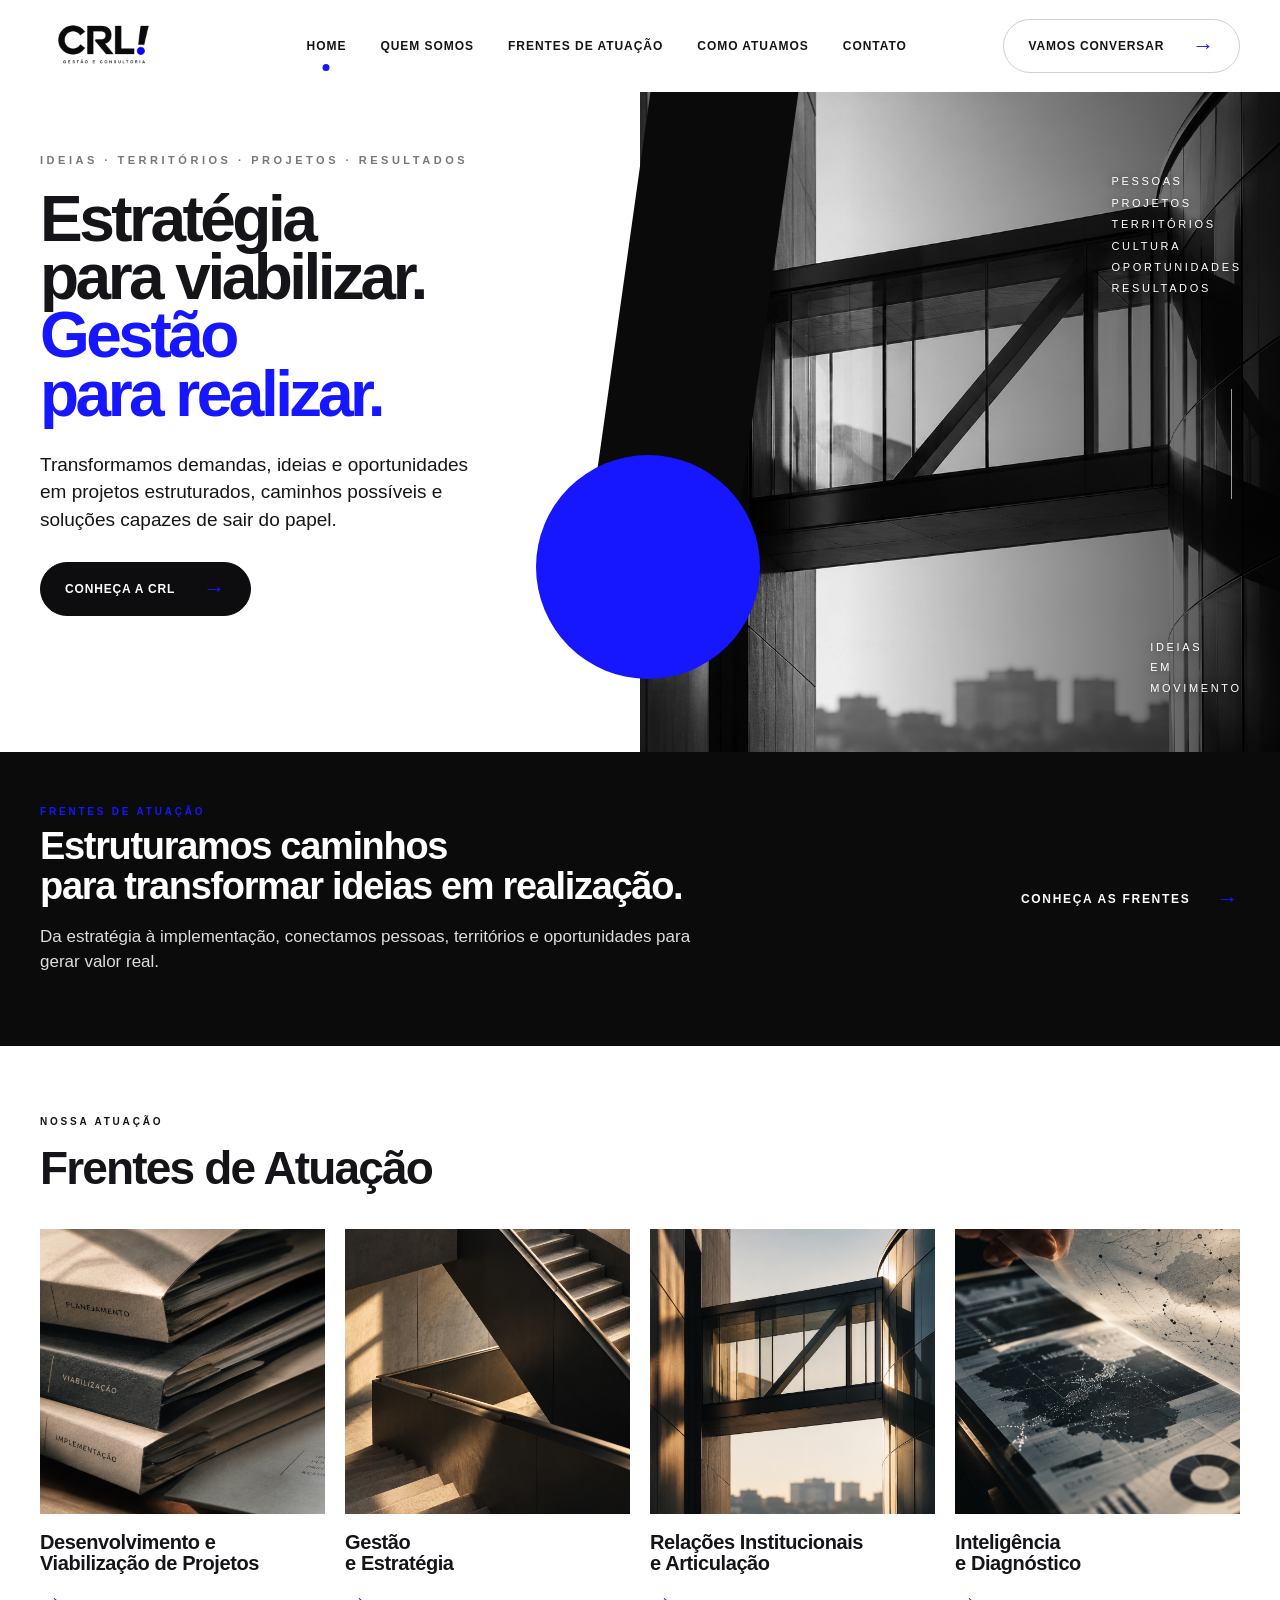
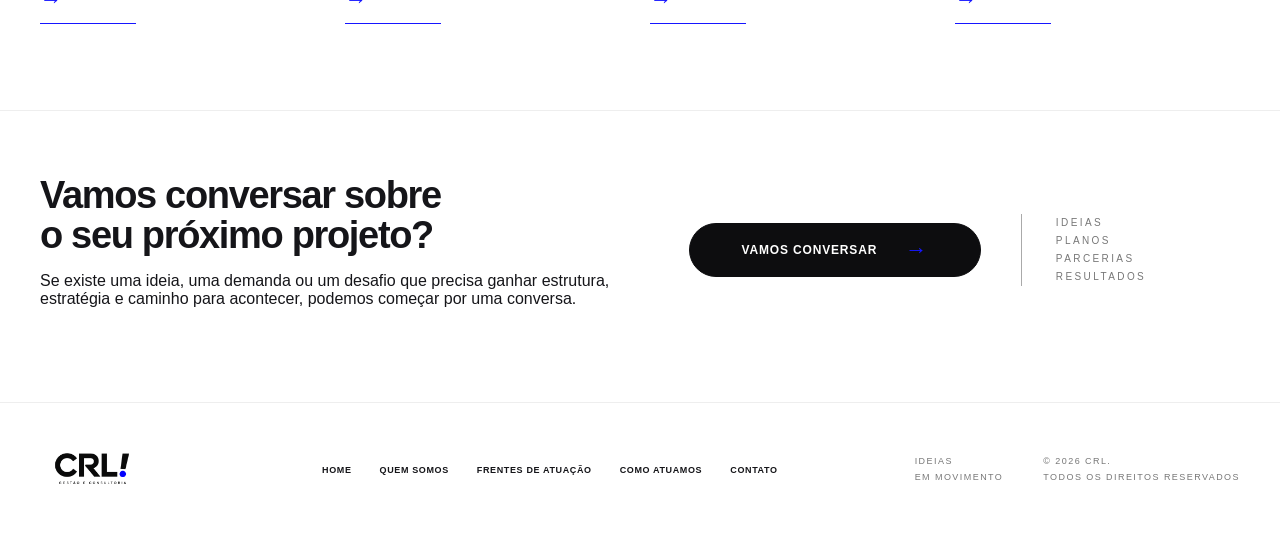
==== commit de2ce6ff: "Adiciona favicon com a exclamacao da marca CRL (SVG + PNG + apple-touch) em todas as paginas" ====
--- a/index.html
+++ b/index.html
@@ -1,4 +1,4 @@
-<!doctype html><html lang="pt-BR"><head><meta charset="utf-8"><meta name="viewport" content="width=device-width,initial-scale=1"><title>CRL Gestão e Consultoria</title><meta name="description" content="CRL Gestão e Consultoria — estratégia para viabilizar, gestão para realizar."><link rel="stylesheet" href="assets/css/styles.css"></head><body><header class="site-header"><div class="wrap header-inner"><a class="logo" href="index.html"><img src="assets/images/logo-crl.png" alt="CRL Gestão e Consultoria"></a><nav class="nav"><a data-nav href="index.html">Home</a><a data-nav href="quem-somos.html">Quem Somos</a><a data-nav href="desenvolvimento-e-viabilizacao.html">Frentes de Atuação</a><a data-nav href="como-atuamos.html">Como Atuamos</a><a data-nav href="contato.html">Contato</a></nav><a class="cta" href="contato.html">Vamos conversar <span class="arrow">→</span></a><button class="mobile-toggle" aria-label="Abrir menu">☰</button></div></header>
+<!doctype html><html lang="pt-BR"><head><meta charset="utf-8"><meta name="viewport" content="width=device-width,initial-scale=1"><title>CRL Gestão e Consultoria</title><meta name="description" content="CRL Gestão e Consultoria — estratégia para viabilizar, gestão para realizar."><link rel="icon" href="assets/favicon.svg" type="image/svg+xml"><link rel="icon" type="image/png" sizes="32x32" href="assets/favicon-32.png"><link rel="apple-touch-icon" href="assets/apple-touch-icon.png"><link rel="stylesheet" href="assets/css/styles.css"></head><body><header class="site-header"><div class="wrap header-inner"><a class="logo" href="index.html"><img src="assets/images/logo-crl.png" alt="CRL Gestão e Consultoria"></a><nav class="nav"><a data-nav href="index.html">Home</a><a data-nav href="quem-somos.html">Quem Somos</a><a data-nav href="desenvolvimento-e-viabilizacao.html">Frentes de Atuação</a><a data-nav href="como-atuamos.html">Como Atuamos</a><a data-nav href="contato.html">Contato</a></nav><a class="cta" href="contato.html">Vamos conversar <span class="arrow">→</span></a><button class="mobile-toggle" aria-label="Abrir menu">☰</button></div></header>
 <main>
 <section class="hero-home"><div class="hero-copy reveal"><div class="eyebrow">Ideias · territórios · projetos · resultados</div><h1>Estratégia<br>para viabilizar.<br><span class="blue">Gestão<br>para realizar.</span></h1><p class="lead">Transformamos demandas, ideias e oportunidades em projetos estruturados, caminhos possíveis e soluções capazes de sair do papel.</p><a class="cta dark" href="quem-somos.html">Conheça a CRL <span class="arrow">→</span></a></div><div class="hero-visual"><img src="assets/images/hero-home.jpg" alt="Arquitetura contemporânea"><div class="bang-bar"></div><div class="bang-dot"></div><div class="hero-words">Pessoas<br>Projetos<br>Territórios<br>Cultura<br>Oportunidades<br>Resultados</div><div class="hero-line"></div><div class="hero-motto">Ideias<br>em<br>movimento</div></div></section>
 <section class="black-band reveal"><div class="wrap"><div><div class="section-kicker blue">Frentes de atuação</div><h2>Estruturamos caminhos<br>para transformar ideias em realização.</h2><p>Da estratégia à implementação, conectamos pessoas, territórios e oportunidades para gerar valor real.</p></div><a class="text-link" href="#frentes">Conheça as frentes <span class="arrow">→</span></a></div></section>
--- a/assets/css/styles.css
+++ b/assets/css/styles.css
@@ -2,7 +2,7 @@
   --blue:#1616ff; --black:#0a0a0b; --ink:#151519; --muted:#67676e; --line:#dedee3; --paper:#fff;
   --max:1280px; --ease:cubic-bezier(.2,.75,.2,1);
 }
-*{box-sizing:border-box}html{scroll-behavior:smooth}body{margin:0;background:#fff;color:var(--ink);font-family:Inter,Arial,Helvetica,sans-serif;-webkit-font-smoothing:antialiased}a{color:inherit;text-decoration:none}button,input,textarea{font:inherit}img{max-width:100%;display:block}.wrap{width:min(calc(100% - 80px),var(--max));margin:auto}.site-header{height:92px;background:#fff;display:flex;align-items:center;position:relative;z-index:20}.header-inner{display:grid;grid-template-columns:170px 1fr auto;align-items:center;gap:28px}.logo img{width:128px;height:auto}.nav{display:flex;justify-content:center;gap:34px;font-size:12px;font-weight:700;letter-spacing:.08em;text-transform:uppercase}.nav a{position:relative;padding:12px 0}.nav a.active:after,.nav a:hover:after{content:"";position:absolute;width:7px;height:7px;border-radius:50%;background:var(--blue);left:50%;bottom:0;transform:translate(-50%,6px);transition:.25s}.cta{display:inline-flex;align-items:center;justify-content:center;gap:28px;border:1px solid #d0d0d5;border-radius:999px;padding:15px 24px;font-weight:800;font-size:12px;letter-spacing:.07em;text-transform:uppercase;white-space:nowrap}.cta .arrow,.text-link .arrow,.acc-arrow{color:var(--blue);font-size:22px;line-height:1;transition:transform .3s var(--ease)}.cta:hover .arrow,.text-link:hover .arrow{transform:translateX(5px)}.cta.dark{background:#0d0d0f;color:#fff;border-color:#0d0d0f}.mobile-toggle{display:none;border:0;background:none;font-size:28px}.hero-home{min-height:660px;display:grid;grid-template-columns:50% 50%;position:relative;overflow:hidden;background:#fff}.hero-copy{padding:62px 40px 62px max(40px,calc((100vw - var(--max))/2));position:relative;z-index:6}.eyebrow{font-size:11px;letter-spacing:.32em;text-transform:uppercase;color:#777;font-weight:600;margin-bottom:24px}.hero-home h1{font-size:clamp(54px,5vw,76px);line-height:.91;letter-spacing:-.055em;margin:0 0 28px;font-weight:800}.blue{color:var(--blue)}.lead{font-size:19px;line-height:1.45;max-width:560px;margin:0 0 28px}.hero-home .lead{max-width:430px}.hero-visual{position:relative;background:#111}.hero-visual img{width:100%;height:100%;object-fit:cover;object-position:50% 42%;filter:grayscale(1) contrast(1.05)}.hero-visual:after{content:"";position:absolute;inset:0;background:linear-gradient(90deg,transparent 32%,rgba(0,0,0,.32) 60%,rgba(0,0,0,.72));z-index:2}.bang-bar{position:absolute;left:-22px;top:0;width:148px;height:70%;background:#0a0a0b;transform:skew(-8deg);z-index:3}.bang-dot{position:absolute;width:224px;height:224px;border-radius:50%;background:var(--blue);left:-104px;top:55%;z-index:5;transition:transform .5s var(--ease),box-shadow .5s}.hero-home:hover .bang-dot{transform:translateY(-10px);box-shadow:0 20px 48px rgba(22,22,255,.26)}.hero-words{position:absolute;right:6%;top:12%;z-index:4;color:#fff;font-size:11px;line-height:1.95;letter-spacing:.24em;text-transform:uppercase;text-shadow:0 1px 8px rgba(0,0,0,.55)}.hero-line{position:absolute;right:7.5%;top:45%;width:1px;height:110px;background:rgba(255,255,255,.6);z-index:4}.hero-motto{position:absolute;right:6%;bottom:8%;z-index:4;color:#fff;font-size:11px;line-height:1.9;letter-spacing:.24em;text-transform:uppercase;text-shadow:0 1px 8px rgba(0,0,0,.55)}.black-band{background:#0b0b0c;color:white;padding:54px 0}.black-band .wrap{display:grid;grid-template-columns:1.4fr .7fr;gap:80px;align-items:center}.black-band h2{font-size:38px;line-height:1.05;letter-spacing:-.035em;margin:10px 0 14px}.black-band p{font-size:17px;line-height:1.5;color:#ddd;max-width:690px}.text-link{display:flex;align-items:center;gap:26px;justify-content:flex-end;font-size:12px;font-weight:800;letter-spacing:.14em;text-transform:uppercase}.fronts{padding:70px 0 86px}.section-kicker{font-size:10px;letter-spacing:.28em;text-transform:uppercase;font-weight:800}.section-title{font-size:46px;letter-spacing:-.04em;margin:14px 0 34px}.front-grid{display:grid;grid-template-columns:repeat(4,1fr);gap:20px}.front-card .photo{aspect-ratio:1/1;overflow:hidden;background:#eee}.front-card img{width:100%;height:100%;object-fit:cover;transition:transform .55s var(--ease),filter .55s}.front-card:hover img{transform:scale(1.035);filter:contrast(1.04)}.front-card h3{font-size:20px;line-height:1.08;letter-spacing:-.02em;margin:18px 0 12px}.front-card .rule{width:96px;height:1px;background:var(--blue);margin-top:10px}.front-card .arrow{color:var(--blue);font-size:22px;display:inline-block;transition:transform .3s}.front-card:hover .arrow{transform:translateX(6px)}.home-contact{padding:65px 0 78px;border-top:1px solid #eee}.home-contact .wrap{display:grid;grid-template-columns:1.25fr .6fr .45fr;gap:40px;align-items:center}.home-contact h2{font-size:38px;line-height:1.05;letter-spacing:-.035em;margin:0 0 12px}.mini-words{font-size:10px;line-height:1.8;letter-spacing:.24em;text-transform:uppercase;color:#777;border-left:1px solid #aaa;padding-left:34px}.site-footer{border-top:1px solid #eee;padding:32px 0}.footer-inner{display:grid;grid-template-columns:145px 1fr auto auto;align-items:center;gap:40px}.footer-inner .logo img{width:105px}.footer-nav{display:flex;gap:28px;justify-content:center;font-size:9px;font-weight:800;letter-spacing:.07em;text-transform:uppercase}.footer-meta{font-size:9px;line-height:1.7;letter-spacing:.16em;text-transform:uppercase;color:#777}.hero-page{height:430px;position:relative;overflow:hidden;background:#111}.hero-page img{width:100%;height:100%;object-fit:cover;transition:transform .1s linear}.hero-page.grayscale img{filter:grayscale(1)}.hero-page .overlay-words{position:absolute;left:5%;top:28%;font-size:11px;line-height:1.8;letter-spacing:.26em;text-transform:uppercase;color:#fff}.page-intro{padding:72px 0 46px}.intro-grid{display:grid;grid-template-columns:1.05fr 1px 1fr;gap:58px;align-items:start}.divider-v{background:#aaa;min-height:210px}.page-intro h1{font-size:clamp(46px,5vw,68px);line-height:.92;letter-spacing:-.055em;margin:12px 0 20px}.page-intro h2{font-size:clamp(38px,4.4vw,60px);line-height:.96;letter-spacing:-.05em;margin:10px 0 16px}.subline{font-size:27px;line-height:1.22;margin:0;max-width:600px}.intro-copy{font-size:18px;line-height:1.48;color:#2c2c31}.intro-copy p{margin:0 0 24px}.about-page .page-intro{padding-bottom:70px}.about-page .intro-grid{grid-template-columns:.8fr 1.25fr;gap:100px}.about-page .about-title{position:relative}.about-page .about-title:after{content:"";position:absolute;width:92px;height:92px;border-radius:50%;background:var(--blue);left:0;bottom:-112px}.about-page .intro-copy strong{color:var(--blue)}.about-bottom{height:320px;overflow:hidden;background:#111}.about-bottom img{width:100%;height:100%;object-fit:cover;filter:grayscale(1) contrast(1.12)}.service-page .hero-page{height:500px}.service-page .hero-page img{filter:none}.service-page .hero-geometry{position:absolute;right:5%;top:0;width:28%;height:100%;background:#fff;clip-path:polygon(40% 0,100% 0,100% 100%,0 100%)}.service-page .hero-geometry:before{content:"";position:absolute;background:#080808;width:80px;height:270px;left:22%;top:0;transform:skew(-8deg)}.service-page .hero-geometry:after{content:"";position:absolute;width:150px;height:150px;border-radius:50%;background:var(--blue);left:35%;bottom:38px}.service-page .page-intro{padding-bottom:18px}.accordion{border-top:1px solid var(--line);margin:18px 0 80px}.acc-item{border-bottom:1px solid var(--line)}.acc-button{width:100%;display:grid;grid-template-columns:90px 1fr auto;align-items:center;gap:30px;background:none;border:0;text-align:left;padding:24px 6px;cursor:pointer}.acc-icon{width:44px;height:44px;display:grid;place-items:center}.acc-icon svg{width:38px;height:38px;stroke:#0e1b50;stroke-width:1.35;fill:none}.acc-title{font-size:21px;font-weight:800;letter-spacing:-.02em}.acc-panel{max-height:0;overflow:hidden;transition:max-height .45s var(--ease)}.acc-panel-inner{padding:0 90px 26px 126px;color:#555;font-size:17px;line-height:1.5;max-width:920px}.acc-item.open .acc-arrow{transform:rotate(-90deg)}.how-page .hero-page{height:330px}.how-page .page-intro{padding-top:58px}.how-grid{display:grid;grid-template-columns:.9fr 1px 1.2fr .55fr;gap:58px;align-items:start}.how-title h1{font-size:clamp(46px,5vw,68px);line-height:.94;letter-spacing:-.055em;margin:18px 0 0;font-weight:800}.how-copy{font-size:17px;line-height:1.5}.how-copy p{margin:0 0 28px}.contact-page{min-height:calc(100vh - 170px);padding:90px 0}.contact-grid{display:grid;grid-template-columns:.8fr 1.2fr;gap:100px}.contact-page h1{font-size:clamp(48px,5vw,72px);line-height:.93;letter-spacing:-.055em;margin:14px 0 22px}.form{display:grid;gap:22px}.field label{display:block;font-size:10px;letter-spacing:.16em;text-transform:uppercase;font-weight:800;margin-bottom:8px}.field input,.field textarea{width:100%;border:0;border-bottom:1px solid #bbb;padding:14px 0;background:transparent;outline:none;font-size:18px}.field textarea{min-height:120px;resize:vertical}.form-status{font-size:14px;min-height:22px}.reveal{opacity:0;transform:translateY(18px);transition:opacity .65s var(--ease),transform .65s var(--ease)}.reveal.visible{opacity:1;transform:none}
+*{box-sizing:border-box}html{scroll-behavior:smooth}body{margin:0;background:#fff;color:var(--ink);font-family:Inter,Arial,Helvetica,sans-serif;-webkit-font-smoothing:antialiased}a{color:inherit;text-decoration:none}button,input,textarea{font:inherit}img{max-width:100%;display:block}.wrap{width:min(calc(100% - 80px),var(--max));margin:auto}.site-header{height:92px;background:#fff;display:flex;align-items:center;position:relative;z-index:20}.header-inner{display:grid;grid-template-columns:170px 1fr auto;align-items:center;gap:28px}.logo img{width:128px;height:auto}.nav{display:flex;justify-content:center;gap:34px;font-size:12px;font-weight:700;letter-spacing:.08em;text-transform:uppercase}.nav a{position:relative;padding:12px 0}.nav a.active:after,.nav a:hover:after{content:"";position:absolute;width:7px;height:7px;border-radius:50%;background:var(--blue);left:50%;bottom:0;transform:translate(-50%,6px);transition:.25s}.cta{display:inline-flex;align-items:center;justify-content:center;gap:28px;border:1px solid #d0d0d5;border-radius:999px;padding:15px 24px;font-weight:800;font-size:12px;letter-spacing:.07em;text-transform:uppercase;white-space:nowrap}.cta .arrow,.text-link .arrow,.acc-arrow{color:var(--blue);font-size:22px;line-height:1;transition:transform .3s var(--ease)}.cta:hover .arrow,.text-link:hover .arrow{transform:translateX(5px)}.cta.dark{background:#0d0d0f;color:#fff;border-color:#0d0d0f}.mobile-toggle{display:none;border:0;background:none;font-size:28px}.hero-home{min-height:660px;display:grid;grid-template-columns:50% 50%;position:relative;overflow:hidden;background:#fff}.hero-copy{padding:62px 40px 62px max(40px,calc((100vw - var(--max))/2));position:relative;z-index:6}.eyebrow{font-size:11px;letter-spacing:.32em;text-transform:uppercase;color:#777;font-weight:600;margin-bottom:24px}.hero-home h1{font-size:clamp(54px,5vw,76px);line-height:.91;letter-spacing:-.055em;margin:0 0 28px;font-weight:800}.blue{color:var(--blue)}.lead{font-size:19px;line-height:1.45;max-width:560px;margin:0 0 28px}.hero-home .lead{max-width:430px}.hero-visual{position:relative;background:#111}.hero-visual img{width:100%;height:100%;object-fit:cover;object-position:50% 50%;filter:grayscale(1) contrast(1.05)}.hero-visual:after{content:"";position:absolute;inset:0;background:linear-gradient(90deg,transparent 32%,rgba(0,0,0,.32) 60%,rgba(0,0,0,.72));z-index:2}.bang-bar{position:absolute;left:-22px;top:0;width:148px;height:70%;background:#0a0a0b;transform:skew(-8deg);z-index:3}.bang-dot{position:absolute;width:224px;height:224px;border-radius:50%;background:var(--blue);left:-104px;top:55%;z-index:5;transition:transform .5s var(--ease),box-shadow .5s}.hero-home:hover .bang-dot{transform:translateY(-10px);box-shadow:0 20px 48px rgba(22,22,255,.26)}.hero-words{position:absolute;right:6%;top:12%;z-index:4;color:#fff;font-size:11px;line-height:1.95;letter-spacing:.24em;text-transform:uppercase;text-shadow:0 1px 8px rgba(0,0,0,.55)}.hero-line{position:absolute;right:7.5%;top:45%;width:1px;height:110px;background:rgba(255,255,255,.6);z-index:4}.hero-motto{position:absolute;right:6%;bottom:8%;z-index:4;color:#fff;font-size:11px;line-height:1.9;letter-spacing:.24em;text-transform:uppercase;text-shadow:0 1px 8px rgba(0,0,0,.55)}.black-band{background:#0b0b0c;color:white;padding:54px 0}.black-band .wrap{display:grid;grid-template-columns:1.4fr .7fr;gap:80px;align-items:center}.black-band h2{font-size:38px;line-height:1.05;letter-spacing:-.035em;margin:10px 0 14px}.black-band p{font-size:17px;line-height:1.5;color:#ddd;max-width:690px}.text-link{display:flex;align-items:center;gap:26px;justify-content:flex-end;font-size:12px;font-weight:800;letter-spacing:.14em;text-transform:uppercase}.fronts{padding:70px 0 86px}.section-kicker{font-size:10px;letter-spacing:.28em;text-transform:uppercase;font-weight:800}.section-title{font-size:46px;letter-spacing:-.04em;margin:14px 0 34px}.front-grid{display:grid;grid-template-columns:repeat(4,1fr);gap:20px}.front-card .photo{aspect-ratio:1/1;overflow:hidden;background:#eee}.front-card img{width:100%;height:100%;object-fit:cover;transition:transform .55s var(--ease),filter .55s}.front-card:hover img{transform:scale(1.035);filter:contrast(1.04)}.front-card h3{font-size:20px;line-height:1.08;letter-spacing:-.02em;margin:18px 0 12px}.front-card .rule{width:96px;height:1px;background:var(--blue);margin-top:10px}.front-card .arrow{color:var(--blue);font-size:22px;display:inline-block;transition:transform .3s}.front-card:hover .arrow{transform:translateX(6px)}.home-contact{padding:65px 0 78px;border-top:1px solid #eee}.home-contact .wrap{display:grid;grid-template-columns:1.25fr .6fr .45fr;gap:40px;align-items:center}.home-contact h2{font-size:38px;line-height:1.05;letter-spacing:-.035em;margin:0 0 12px}.mini-words{font-size:10px;line-height:1.8;letter-spacing:.24em;text-transform:uppercase;color:#777;border-left:1px solid #aaa;padding-left:34px}.site-footer{border-top:1px solid #eee;padding:32px 0}.footer-inner{display:grid;grid-template-columns:145px 1fr auto auto;align-items:center;gap:40px}.footer-inner .logo img{width:105px}.footer-nav{display:flex;gap:28px;justify-content:center;font-size:9px;font-weight:800;letter-spacing:.07em;text-transform:uppercase}.footer-meta{font-size:9px;line-height:1.7;letter-spacing:.16em;text-transform:uppercase;color:#777}.hero-page{height:430px;position:relative;overflow:hidden;background:#111}.hero-page img{width:100%;height:100%;object-fit:cover;transition:transform .1s linear}.hero-page.grayscale img{filter:grayscale(1)}.hero-page .overlay-words{position:absolute;left:5%;top:28%;font-size:11px;line-height:1.8;letter-spacing:.26em;text-transform:uppercase;color:#fff}.page-intro{padding:72px 0 46px}.intro-grid{display:grid;grid-template-columns:1.05fr 1px 1fr;gap:58px;align-items:start}.divider-v{background:#aaa;min-height:210px}.page-intro h1{font-size:clamp(46px,5vw,68px);line-height:.92;letter-spacing:-.055em;margin:12px 0 20px}.page-intro h2{font-size:clamp(38px,4.4vw,60px);line-height:.96;letter-spacing:-.05em;margin:10px 0 16px}.subline{font-size:27px;line-height:1.22;margin:0;max-width:600px}.intro-copy{font-size:18px;line-height:1.48;color:#2c2c31}.intro-copy p{margin:0 0 24px}.about-page .page-intro{padding-bottom:70px}.about-page .intro-grid{grid-template-columns:.8fr 1.25fr;gap:100px}.about-page .about-title{position:relative}.about-page .about-title:after{content:"";position:absolute;width:92px;height:92px;border-radius:50%;background:var(--blue);left:0;bottom:-112px}.about-page .intro-copy strong{color:var(--blue)}.about-bottom{height:320px;overflow:hidden;background:#111}.about-bottom img{width:100%;height:100%;object-fit:cover;filter:grayscale(1) contrast(1.12)}.service-page .hero-page{height:500px}.service-page .hero-page img{filter:none}.service-page .hero-geometry{position:absolute;right:5%;top:0;width:28%;height:100%;background:#fff;clip-path:polygon(40% 0,100% 0,100% 100%,0 100%)}.service-page .hero-geometry:before{content:"";position:absolute;background:#080808;width:80px;height:270px;left:22%;top:0;transform:skew(-8deg)}.service-page .hero-geometry:after{content:"";position:absolute;width:150px;height:150px;border-radius:50%;background:var(--blue);left:35%;bottom:38px}.service-page .page-intro{padding-bottom:18px}.accordion{border-top:1px solid var(--line);margin:18px 0 80px}.acc-item{border-bottom:1px solid var(--line)}.acc-button{width:100%;display:grid;grid-template-columns:90px 1fr auto;align-items:center;gap:30px;background:none;border:0;text-align:left;padding:24px 6px;cursor:pointer}.acc-icon{width:44px;height:44px;display:grid;place-items:center}.acc-icon svg{width:38px;height:38px;stroke:#0e1b50;stroke-width:1.35;fill:none}.acc-title{font-size:21px;font-weight:800;letter-spacing:-.02em}.acc-panel{max-height:0;overflow:hidden;transition:max-height .45s var(--ease)}.acc-panel-inner{padding:0 90px 26px 126px;color:#555;font-size:17px;line-height:1.5;max-width:920px}.acc-item.open .acc-arrow{transform:rotate(-90deg)}.how-page .hero-page{height:330px}.how-page .page-intro{padding-top:58px}.how-grid{display:grid;grid-template-columns:.9fr 1px 1.2fr .55fr;gap:58px;align-items:start}.how-title h1{font-size:clamp(46px,5vw,68px);line-height:.94;letter-spacing:-.055em;margin:18px 0 0;font-weight:800}.how-copy{font-size:17px;line-height:1.5}.how-copy p{margin:0 0 28px}.contact-page{min-height:calc(100vh - 170px);padding:90px 0}.contact-grid{display:grid;grid-template-columns:.8fr 1.2fr;gap:100px}.contact-page h1{font-size:clamp(48px,5vw,72px);line-height:.93;letter-spacing:-.055em;margin:14px 0 22px}.form{display:grid;gap:22px}.field label{display:block;font-size:10px;letter-spacing:.16em;text-transform:uppercase;font-weight:800;margin-bottom:8px}.field input,.field textarea{width:100%;border:0;border-bottom:1px solid #bbb;padding:14px 0;background:transparent;outline:none;font-size:18px}.field textarea{min-height:120px;resize:vertical}.form-status{font-size:14px;min-height:22px}.reveal{opacity:0;transform:translateY(18px);transition:opacity .65s var(--ease),transform .65s var(--ease)}.reveal.visible{opacity:1;transform:none}
 @media (prefers-reduced-motion:reduce){*{scroll-behavior:auto!important;animation:none!important;transition:none!important}.reveal{opacity:1;transform:none}}
 @media(max-width:900px){.wrap{width:min(calc(100% - 38px),var(--max))}.site-header{height:78px}.header-inner{grid-template-columns:1fr auto}.nav{display:none;position:absolute;top:78px;left:0;right:0;background:#fff;flex-direction:column;padding:28px 24px;box-shadow:0 14px 30px rgba(0,0,0,.08)}.nav.open{display:flex}.header-inner>.cta{display:none}.mobile-toggle{display:block}.hero-home{grid-template-columns:1fr;min-height:auto}.hero-copy{padding:58px 24px}.hero-home .lead{max-width:none}.hero-home h1{font-size:52px}.hero-visual{height:460px}.bang-bar{left:auto;right:66%;top:0;width:120px;height:240px}.bang-dot{left:auto;right:56%;top:auto;bottom:24px;width:132px;height:132px}.hero-line{display:none}.hero-motto{right:6%;bottom:6%}.black-band .wrap,.home-contact .wrap{grid-template-columns:1fr;gap:25px}.text-link{justify-content:flex-start}.front-grid{grid-template-columns:1fr 1fr}.footer-inner{grid-template-columns:1fr 1fr}.footer-nav{display:none}.intro-grid,.about-page .intro-grid,.how-grid,.contact-grid{grid-template-columns:1fr;gap:28px}.divider-v{height:1px;min-height:1px}.service-page .hero-geometry{width:44%}.acc-button{grid-template-columns:52px 1fr auto;gap:14px}.acc-panel-inner{padding-left:66px}.hero-page{height:320px}.how-page .hero-page{height:280px}}
 @media(max-width:560px){.front-grid{grid-template-columns:1fr}.hero-home h1{font-size:46px}.section-title{font-size:38px}.footer-inner{grid-template-columns:1fr}.acc-title{font-size:18px}.acc-button{padding:20px 0}.acc-icon svg{width:32px;height:32px}.service-page .hero-page{height:360px}.service-page .hero-geometry{display:none}.home-contact h2{font-size:32px}}
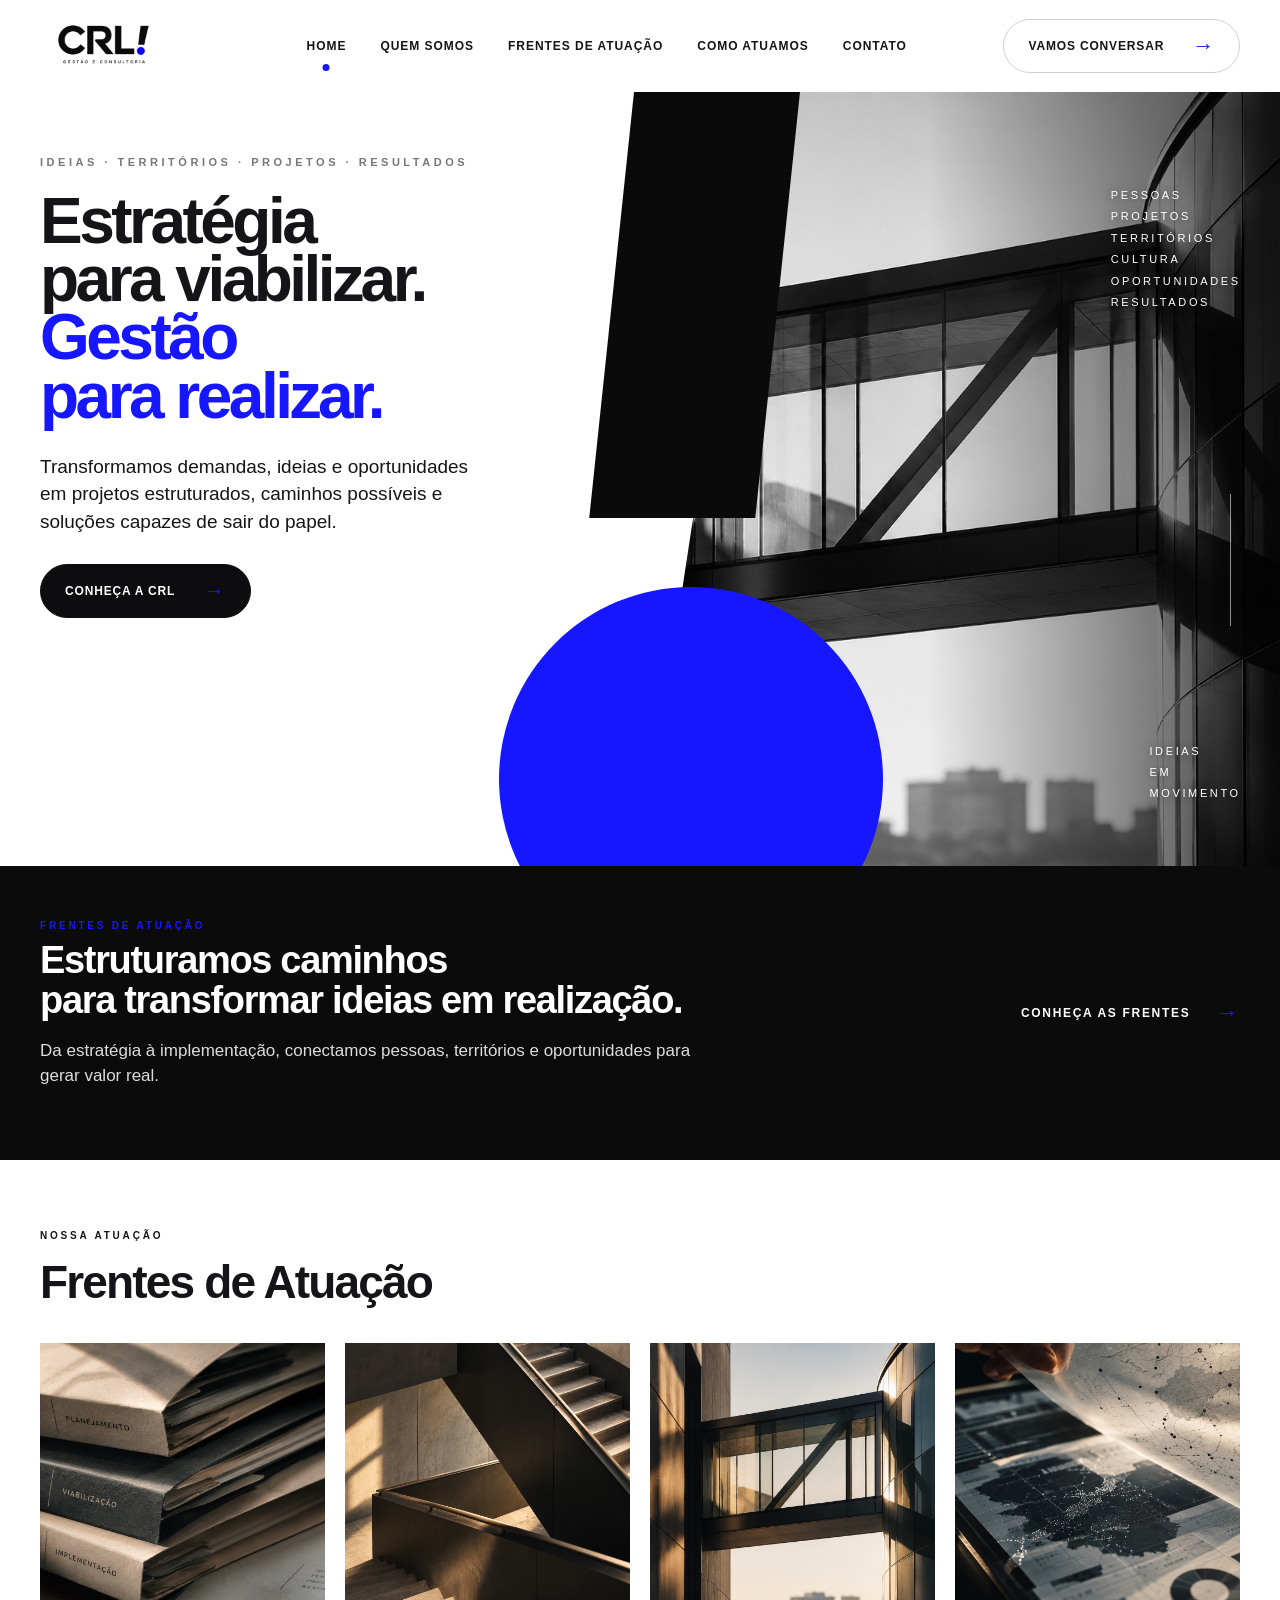
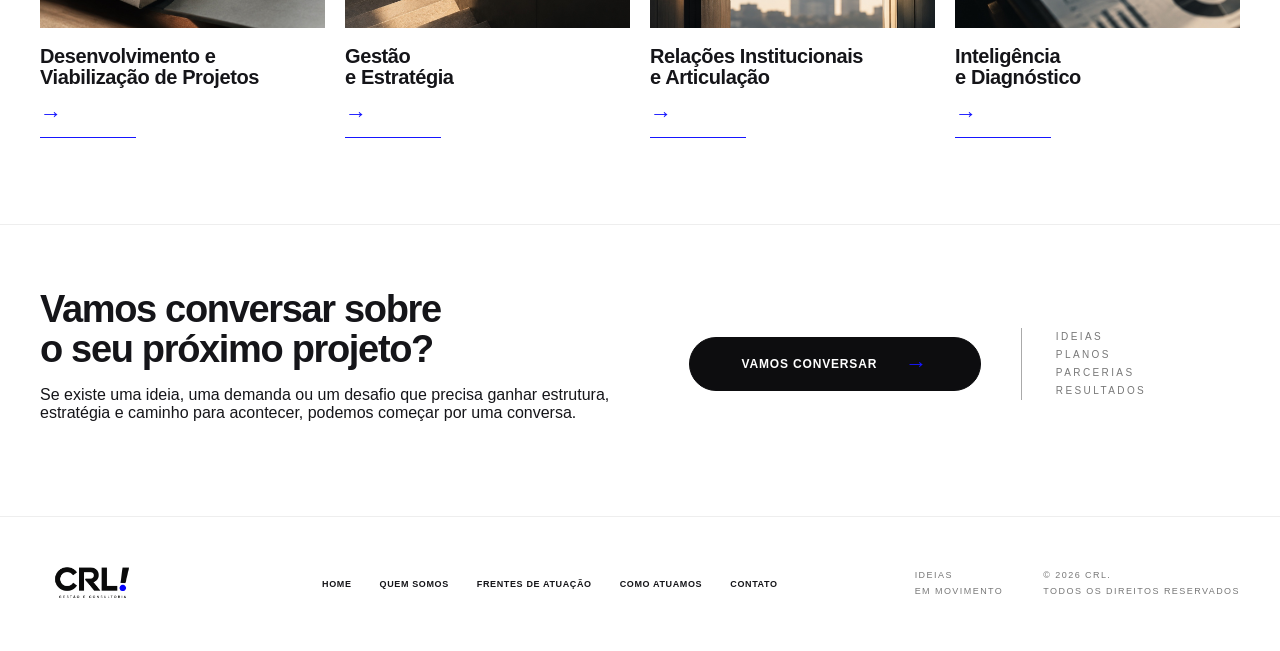
==== commit b3007c90: "Hero: refaz conforme modelo - paralelogramo preto solido na emenda, circulo azul grande cortado, fot" ====
--- a/index.html
+++ b/index.html
@@ -1,6 +1,6 @@
 <!doctype html><html lang="pt-BR"><head><meta charset="utf-8"><meta name="viewport" content="width=device-width,initial-scale=1"><title>CRL Gestão e Consultoria</title><meta name="description" content="CRL Gestão e Consultoria — estratégia para viabilizar, gestão para realizar."><link rel="icon" href="assets/favicon.svg" type="image/svg+xml"><link rel="icon" type="image/png" sizes="32x32" href="assets/favicon-32.png"><link rel="apple-touch-icon" href="assets/apple-touch-icon.png"><link rel="stylesheet" href="assets/css/styles.css"></head><body><header class="site-header"><div class="wrap header-inner"><a class="logo" href="index.html"><img src="assets/images/logo-crl.png" alt="CRL Gestão e Consultoria"></a><nav class="nav"><a data-nav href="index.html">Home</a><a data-nav href="quem-somos.html">Quem Somos</a><a data-nav href="desenvolvimento-e-viabilizacao.html">Frentes de Atuação</a><a data-nav href="como-atuamos.html">Como Atuamos</a><a data-nav href="contato.html">Contato</a></nav><a class="cta" href="contato.html">Vamos conversar <span class="arrow">→</span></a><button class="mobile-toggle" aria-label="Abrir menu">☰</button></div></header>
 <main>
-<section class="hero-home"><div class="hero-copy reveal"><div class="eyebrow">Ideias · territórios · projetos · resultados</div><h1>Estratégia<br>para viabilizar.<br><span class="blue">Gestão<br>para realizar.</span></h1><p class="lead">Transformamos demandas, ideias e oportunidades em projetos estruturados, caminhos possíveis e soluções capazes de sair do papel.</p><a class="cta dark" href="quem-somos.html">Conheça a CRL <span class="arrow">→</span></a></div><div class="hero-visual"><img src="assets/images/hero-home.jpg" alt="Arquitetura contemporânea"><div class="bang-bar"></div><div class="bang-dot"></div><div class="hero-words">Pessoas<br>Projetos<br>Territórios<br>Cultura<br>Oportunidades<br>Resultados</div><div class="hero-line"></div><div class="hero-motto">Ideias<br>em<br>movimento</div></div></section>
+<section class="hero-home"><div class="hero-copy reveal"><div class="eyebrow">Ideias · territórios · projetos · resultados</div><h1>Estratégia<br>para viabilizar.<br><span class="blue">Gestão<br>para realizar.</span></h1><p class="lead">Transformamos demandas, ideias e oportunidades em projetos estruturados, caminhos possíveis e soluções capazes de sair do papel.</p><a class="cta dark" href="quem-somos.html">Conheça a CRL <span class="arrow">→</span></a></div><div class="hero-visual"><img src="assets/images/hero-home.jpg" alt="Arquitetura contemporânea"><div class="hero-words">Pessoas<br>Projetos<br>Territórios<br>Cultura<br>Oportunidades<br>Resultados</div><div class="hero-line"></div><div class="hero-motto">Ideias<br>em<br>movimento</div></div><div class="bang-bar"></div><div class="bang-dot"></div></section>
 <section class="black-band reveal"><div class="wrap"><div><div class="section-kicker blue">Frentes de atuação</div><h2>Estruturamos caminhos<br>para transformar ideias em realização.</h2><p>Da estratégia à implementação, conectamos pessoas, territórios e oportunidades para gerar valor real.</p></div><a class="text-link" href="#frentes">Conheça as frentes <span class="arrow">→</span></a></div></section>
 <section class="fronts" id="frentes"><div class="wrap"><div class="section-kicker reveal">Nossa atuação</div><h2 class="section-title reveal">Frentes de Atuação</h2><div class="front-grid">
 <a class="front-card reveal" href="desenvolvimento-e-viabilizacao.html"><div class="photo"><img src="assets/images/eixo-projetos.jpg" alt="Desenvolvimento e Viabilização de Projetos"></div><h3>Desenvolvimento e Viabilização de Projetos</h3><span class="arrow">→</span><div class="rule"></div></a>
--- a/assets/css/styles.css
+++ b/assets/css/styles.css
@@ -2,7 +2,7 @@
   --blue:#1616ff; --black:#0a0a0b; --ink:#151519; --muted:#67676e; --line:#dedee3; --paper:#fff;
   --max:1280px; --ease:cubic-bezier(.2,.75,.2,1);
 }
-*{box-sizing:border-box}html{scroll-behavior:smooth}body{margin:0;background:#fff;color:var(--ink);font-family:Inter,Arial,Helvetica,sans-serif;-webkit-font-smoothing:antialiased}a{color:inherit;text-decoration:none}button,input,textarea{font:inherit}img{max-width:100%;display:block}.wrap{width:min(calc(100% - 80px),var(--max));margin:auto}.site-header{height:92px;background:#fff;display:flex;align-items:center;position:relative;z-index:20}.header-inner{display:grid;grid-template-columns:170px 1fr auto;align-items:center;gap:28px}.logo img{width:128px;height:auto}.nav{display:flex;justify-content:center;gap:34px;font-size:12px;font-weight:700;letter-spacing:.08em;text-transform:uppercase}.nav a{position:relative;padding:12px 0}.nav a.active:after,.nav a:hover:after{content:"";position:absolute;width:7px;height:7px;border-radius:50%;background:var(--blue);left:50%;bottom:0;transform:translate(-50%,6px);transition:.25s}.cta{display:inline-flex;align-items:center;justify-content:center;gap:28px;border:1px solid #d0d0d5;border-radius:999px;padding:15px 24px;font-weight:800;font-size:12px;letter-spacing:.07em;text-transform:uppercase;white-space:nowrap}.cta .arrow,.text-link .arrow,.acc-arrow{color:var(--blue);font-size:22px;line-height:1;transition:transform .3s var(--ease)}.cta:hover .arrow,.text-link:hover .arrow{transform:translateX(5px)}.cta.dark{background:#0d0d0f;color:#fff;border-color:#0d0d0f}.mobile-toggle{display:none;border:0;background:none;font-size:28px}.hero-home{min-height:660px;display:grid;grid-template-columns:50% 50%;position:relative;overflow:hidden;background:#fff}.hero-copy{padding:62px 40px 62px max(40px,calc((100vw - var(--max))/2));position:relative;z-index:6}.eyebrow{font-size:11px;letter-spacing:.32em;text-transform:uppercase;color:#777;font-weight:600;margin-bottom:24px}.hero-home h1{font-size:clamp(54px,5vw,76px);line-height:.91;letter-spacing:-.055em;margin:0 0 28px;font-weight:800}.blue{color:var(--blue)}.lead{font-size:19px;line-height:1.45;max-width:560px;margin:0 0 28px}.hero-home .lead{max-width:430px}.hero-visual{position:relative;background:#111}.hero-visual img{width:100%;height:100%;object-fit:cover;object-position:50% 50%;filter:grayscale(1) contrast(1.05)}.hero-visual:after{content:"";position:absolute;inset:0;background:linear-gradient(90deg,transparent 32%,rgba(0,0,0,.32) 60%,rgba(0,0,0,.72));z-index:2}.bang-bar{position:absolute;left:-22px;top:0;width:148px;height:70%;background:#0a0a0b;transform:skew(-8deg);z-index:3}.bang-dot{position:absolute;width:224px;height:224px;border-radius:50%;background:var(--blue);left:-104px;top:55%;z-index:5;transition:transform .5s var(--ease),box-shadow .5s}.hero-home:hover .bang-dot{transform:translateY(-10px);box-shadow:0 20px 48px rgba(22,22,255,.26)}.hero-words{position:absolute;right:6%;top:12%;z-index:4;color:#fff;font-size:11px;line-height:1.95;letter-spacing:.24em;text-transform:uppercase;text-shadow:0 1px 8px rgba(0,0,0,.55)}.hero-line{position:absolute;right:7.5%;top:45%;width:1px;height:110px;background:rgba(255,255,255,.6);z-index:4}.hero-motto{position:absolute;right:6%;bottom:8%;z-index:4;color:#fff;font-size:11px;line-height:1.9;letter-spacing:.24em;text-transform:uppercase;text-shadow:0 1px 8px rgba(0,0,0,.55)}.black-band{background:#0b0b0c;color:white;padding:54px 0}.black-band .wrap{display:grid;grid-template-columns:1.4fr .7fr;gap:80px;align-items:center}.black-band h2{font-size:38px;line-height:1.05;letter-spacing:-.035em;margin:10px 0 14px}.black-band p{font-size:17px;line-height:1.5;color:#ddd;max-width:690px}.text-link{display:flex;align-items:center;gap:26px;justify-content:flex-end;font-size:12px;font-weight:800;letter-spacing:.14em;text-transform:uppercase}.fronts{padding:70px 0 86px}.section-kicker{font-size:10px;letter-spacing:.28em;text-transform:uppercase;font-weight:800}.section-title{font-size:46px;letter-spacing:-.04em;margin:14px 0 34px}.front-grid{display:grid;grid-template-columns:repeat(4,1fr);gap:20px}.front-card .photo{aspect-ratio:1/1;overflow:hidden;background:#eee}.front-card img{width:100%;height:100%;object-fit:cover;transition:transform .55s var(--ease),filter .55s}.front-card:hover img{transform:scale(1.035);filter:contrast(1.04)}.front-card h3{font-size:20px;line-height:1.08;letter-spacing:-.02em;margin:18px 0 12px}.front-card .rule{width:96px;height:1px;background:var(--blue);margin-top:10px}.front-card .arrow{color:var(--blue);font-size:22px;display:inline-block;transition:transform .3s}.front-card:hover .arrow{transform:translateX(6px)}.home-contact{padding:65px 0 78px;border-top:1px solid #eee}.home-contact .wrap{display:grid;grid-template-columns:1.25fr .6fr .45fr;gap:40px;align-items:center}.home-contact h2{font-size:38px;line-height:1.05;letter-spacing:-.035em;margin:0 0 12px}.mini-words{font-size:10px;line-height:1.8;letter-spacing:.24em;text-transform:uppercase;color:#777;border-left:1px solid #aaa;padding-left:34px}.site-footer{border-top:1px solid #eee;padding:32px 0}.footer-inner{display:grid;grid-template-columns:145px 1fr auto auto;align-items:center;gap:40px}.footer-inner .logo img{width:105px}.footer-nav{display:flex;gap:28px;justify-content:center;font-size:9px;font-weight:800;letter-spacing:.07em;text-transform:uppercase}.footer-meta{font-size:9px;line-height:1.7;letter-spacing:.16em;text-transform:uppercase;color:#777}.hero-page{height:430px;position:relative;overflow:hidden;background:#111}.hero-page img{width:100%;height:100%;object-fit:cover;transition:transform .1s linear}.hero-page.grayscale img{filter:grayscale(1)}.hero-page .overlay-words{position:absolute;left:5%;top:28%;font-size:11px;line-height:1.8;letter-spacing:.26em;text-transform:uppercase;color:#fff}.page-intro{padding:72px 0 46px}.intro-grid{display:grid;grid-template-columns:1.05fr 1px 1fr;gap:58px;align-items:start}.divider-v{background:#aaa;min-height:210px}.page-intro h1{font-size:clamp(46px,5vw,68px);line-height:.92;letter-spacing:-.055em;margin:12px 0 20px}.page-intro h2{font-size:clamp(38px,4.4vw,60px);line-height:.96;letter-spacing:-.05em;margin:10px 0 16px}.subline{font-size:27px;line-height:1.22;margin:0;max-width:600px}.intro-copy{font-size:18px;line-height:1.48;color:#2c2c31}.intro-copy p{margin:0 0 24px}.about-page .page-intro{padding-bottom:70px}.about-page .intro-grid{grid-template-columns:.8fr 1.25fr;gap:100px}.about-page .about-title{position:relative}.about-page .about-title:after{content:"";position:absolute;width:92px;height:92px;border-radius:50%;background:var(--blue);left:0;bottom:-112px}.about-page .intro-copy strong{color:var(--blue)}.about-bottom{height:320px;overflow:hidden;background:#111}.about-bottom img{width:100%;height:100%;object-fit:cover;filter:grayscale(1) contrast(1.12)}.service-page .hero-page{height:500px}.service-page .hero-page img{filter:none}.service-page .hero-geometry{position:absolute;right:5%;top:0;width:28%;height:100%;background:#fff;clip-path:polygon(40% 0,100% 0,100% 100%,0 100%)}.service-page .hero-geometry:before{content:"";position:absolute;background:#080808;width:80px;height:270px;left:22%;top:0;transform:skew(-8deg)}.service-page .hero-geometry:after{content:"";position:absolute;width:150px;height:150px;border-radius:50%;background:var(--blue);left:35%;bottom:38px}.service-page .page-intro{padding-bottom:18px}.accordion{border-top:1px solid var(--line);margin:18px 0 80px}.acc-item{border-bottom:1px solid var(--line)}.acc-button{width:100%;display:grid;grid-template-columns:90px 1fr auto;align-items:center;gap:30px;background:none;border:0;text-align:left;padding:24px 6px;cursor:pointer}.acc-icon{width:44px;height:44px;display:grid;place-items:center}.acc-icon svg{width:38px;height:38px;stroke:#0e1b50;stroke-width:1.35;fill:none}.acc-title{font-size:21px;font-weight:800;letter-spacing:-.02em}.acc-panel{max-height:0;overflow:hidden;transition:max-height .45s var(--ease)}.acc-panel-inner{padding:0 90px 26px 126px;color:#555;font-size:17px;line-height:1.5;max-width:920px}.acc-item.open .acc-arrow{transform:rotate(-90deg)}.how-page .hero-page{height:330px}.how-page .page-intro{padding-top:58px}.how-grid{display:grid;grid-template-columns:.9fr 1px 1.2fr .55fr;gap:58px;align-items:start}.how-title h1{font-size:clamp(46px,5vw,68px);line-height:.94;letter-spacing:-.055em;margin:18px 0 0;font-weight:800}.how-copy{font-size:17px;line-height:1.5}.how-copy p{margin:0 0 28px}.contact-page{min-height:calc(100vh - 170px);padding:90px 0}.contact-grid{display:grid;grid-template-columns:.8fr 1.2fr;gap:100px}.contact-page h1{font-size:clamp(48px,5vw,72px);line-height:.93;letter-spacing:-.055em;margin:14px 0 22px}.form{display:grid;gap:22px}.field label{display:block;font-size:10px;letter-spacing:.16em;text-transform:uppercase;font-weight:800;margin-bottom:8px}.field input,.field textarea{width:100%;border:0;border-bottom:1px solid #bbb;padding:14px 0;background:transparent;outline:none;font-size:18px}.field textarea{min-height:120px;resize:vertical}.form-status{font-size:14px;min-height:22px}.reveal{opacity:0;transform:translateY(18px);transition:opacity .65s var(--ease),transform .65s var(--ease)}.reveal.visible{opacity:1;transform:none}
+*{box-sizing:border-box}html{scroll-behavior:smooth}body{margin:0;background:#fff;color:var(--ink);font-family:Inter,Arial,Helvetica,sans-serif;-webkit-font-smoothing:antialiased}a{color:inherit;text-decoration:none}button,input,textarea{font:inherit}img{max-width:100%;display:block}.wrap{width:min(calc(100% - 80px),var(--max));margin:auto}.site-header{height:92px;background:#fff;display:flex;align-items:center;position:relative;z-index:20}.header-inner{display:grid;grid-template-columns:170px 1fr auto;align-items:center;gap:28px}.logo img{width:128px;height:auto}.nav{display:flex;justify-content:center;gap:34px;font-size:12px;font-weight:700;letter-spacing:.08em;text-transform:uppercase}.nav a{position:relative;padding:12px 0}.nav a.active:after,.nav a:hover:after{content:"";position:absolute;width:7px;height:7px;border-radius:50%;background:var(--blue);left:50%;bottom:0;transform:translate(-50%,6px);transition:.25s}.cta{display:inline-flex;align-items:center;justify-content:center;gap:28px;border:1px solid #d0d0d5;border-radius:999px;padding:15px 24px;font-weight:800;font-size:12px;letter-spacing:.07em;text-transform:uppercase;white-space:nowrap}.cta .arrow,.text-link .arrow,.acc-arrow{color:var(--blue);font-size:22px;line-height:1;transition:transform .3s var(--ease)}.cta:hover .arrow,.text-link:hover .arrow{transform:translateX(5px)}.cta.dark{background:#0d0d0f;color:#fff;border-color:#0d0d0f}.mobile-toggle{display:none;border:0;background:none;font-size:28px}.hero-home{min-height:min(86vh,860px);display:grid;grid-template-columns:49% 51%;position:relative;overflow:hidden;background:#fff}.hero-copy{padding:64px 40px 80px max(40px,calc((100vw - var(--max))/2));position:relative;z-index:6}.eyebrow{font-size:11px;letter-spacing:.32em;text-transform:uppercase;color:#777;font-weight:600;margin-bottom:24px}.hero-home h1{font-size:clamp(54px,5vw,76px);line-height:.91;letter-spacing:-.055em;margin:0 0 28px;font-weight:800}.blue{color:var(--blue)}.lead{font-size:19px;line-height:1.45;max-width:560px;margin:0 0 28px}.hero-home .lead{max-width:430px}.hero-visual{position:relative}.hero-visual img{width:100%;height:100%;object-fit:cover;object-position:58% 50%;filter:grayscale(1) contrast(1.05);clip-path:polygon(20% 0,100% 0,100% 100%,2% 100%)}.hero-visual:after{content:"";position:absolute;inset:0;background:linear-gradient(90deg,transparent 46%,rgba(0,0,0,.45) 78%,rgba(0,0,0,.72));z-index:2;clip-path:polygon(20% 0,100% 0,100% 100%,2% 100%)}.bang-bar{position:absolute;top:0;left:49.5%;width:13%;height:55%;background:#0a0a0b;transform:skewX(-6deg);transform-origin:top;z-index:3}.bang-dot{position:absolute;left:39%;top:64%;width:min(30vw,420px);height:min(30vw,420px);border-radius:50%;background:var(--blue);z-index:5;transition:transform .5s var(--ease),box-shadow .5s}.hero-home:hover .bang-dot{transform:translateY(-10px);box-shadow:0 20px 48px rgba(22,22,255,.26)}.hero-words{position:absolute;right:6%;top:12%;z-index:4;color:#fff;font-size:11px;line-height:1.95;letter-spacing:.24em;text-transform:uppercase;text-shadow:0 1px 8px rgba(0,0,0,.55)}.hero-line{position:absolute;right:7.5%;top:52%;width:1px;height:132px;background:rgba(255,255,255,.55);z-index:4}.hero-motto{position:absolute;right:6%;bottom:8%;z-index:4;color:#fff;font-size:11px;line-height:1.9;letter-spacing:.24em;text-transform:uppercase;text-shadow:0 1px 8px rgba(0,0,0,.55)}.black-band{background:#0b0b0c;color:white;padding:54px 0}.black-band .wrap{display:grid;grid-template-columns:1.4fr .7fr;gap:80px;align-items:center}.black-band h2{font-size:38px;line-height:1.05;letter-spacing:-.035em;margin:10px 0 14px}.black-band p{font-size:17px;line-height:1.5;color:#ddd;max-width:690px}.text-link{display:flex;align-items:center;gap:26px;justify-content:flex-end;font-size:12px;font-weight:800;letter-spacing:.14em;text-transform:uppercase}.fronts{padding:70px 0 86px}.section-kicker{font-size:10px;letter-spacing:.28em;text-transform:uppercase;font-weight:800}.section-title{font-size:46px;letter-spacing:-.04em;margin:14px 0 34px}.front-grid{display:grid;grid-template-columns:repeat(4,1fr);gap:20px}.front-card .photo{aspect-ratio:1/1;overflow:hidden;background:#eee}.front-card img{width:100%;height:100%;object-fit:cover;transition:transform .55s var(--ease),filter .55s}.front-card:hover img{transform:scale(1.035);filter:contrast(1.04)}.front-card h3{font-size:20px;line-height:1.08;letter-spacing:-.02em;margin:18px 0 12px}.front-card .rule{width:96px;height:1px;background:var(--blue);margin-top:10px}.front-card .arrow{color:var(--blue);font-size:22px;display:inline-block;transition:transform .3s}.front-card:hover .arrow{transform:translateX(6px)}.home-contact{padding:65px 0 78px;border-top:1px solid #eee}.home-contact .wrap{display:grid;grid-template-columns:1.25fr .6fr .45fr;gap:40px;align-items:center}.home-contact h2{font-size:38px;line-height:1.05;letter-spacing:-.035em;margin:0 0 12px}.mini-words{font-size:10px;line-height:1.8;letter-spacing:.24em;text-transform:uppercase;color:#777;border-left:1px solid #aaa;padding-left:34px}.site-footer{border-top:1px solid #eee;padding:32px 0}.footer-inner{display:grid;grid-template-columns:145px 1fr auto auto;align-items:center;gap:40px}.footer-inner .logo img{width:105px}.footer-nav{display:flex;gap:28px;justify-content:center;font-size:9px;font-weight:800;letter-spacing:.07em;text-transform:uppercase}.footer-meta{font-size:9px;line-height:1.7;letter-spacing:.16em;text-transform:uppercase;color:#777}.hero-page{height:430px;position:relative;overflow:hidden;background:#111}.hero-page img{width:100%;height:100%;object-fit:cover;transition:transform .1s linear}.hero-page.grayscale img{filter:grayscale(1)}.hero-page .overlay-words{position:absolute;left:5%;top:28%;font-size:11px;line-height:1.8;letter-spacing:.26em;text-transform:uppercase;color:#fff}.page-intro{padding:72px 0 46px}.intro-grid{display:grid;grid-template-columns:1.05fr 1px 1fr;gap:58px;align-items:start}.divider-v{background:#aaa;min-height:210px}.page-intro h1{font-size:clamp(46px,5vw,68px);line-height:.92;letter-spacing:-.055em;margin:12px 0 20px}.page-intro h2{font-size:clamp(38px,4.4vw,60px);line-height:.96;letter-spacing:-.05em;margin:10px 0 16px}.subline{font-size:27px;line-height:1.22;margin:0;max-width:600px}.intro-copy{font-size:18px;line-height:1.48;color:#2c2c31}.intro-copy p{margin:0 0 24px}.about-page .page-intro{padding-bottom:70px}.about-page .intro-grid{grid-template-columns:.8fr 1.25fr;gap:100px}.about-page .about-title{position:relative}.about-page .about-title:after{content:"";position:absolute;width:92px;height:92px;border-radius:50%;background:var(--blue);left:0;bottom:-112px}.about-page .intro-copy strong{color:var(--blue)}.about-bottom{height:320px;overflow:hidden;background:#111}.about-bottom img{width:100%;height:100%;object-fit:cover;filter:grayscale(1) contrast(1.12)}.service-page .hero-page{height:500px}.service-page .hero-page img{filter:none}.service-page .hero-geometry{position:absolute;right:5%;top:0;width:28%;height:100%;background:#fff;clip-path:polygon(40% 0,100% 0,100% 100%,0 100%)}.service-page .hero-geometry:before{content:"";position:absolute;background:#080808;width:80px;height:270px;left:22%;top:0;transform:skew(-8deg)}.service-page .hero-geometry:after{content:"";position:absolute;width:150px;height:150px;border-radius:50%;background:var(--blue);left:35%;bottom:38px}.service-page .page-intro{padding-bottom:18px}.accordion{border-top:1px solid var(--line);margin:18px 0 80px}.acc-item{border-bottom:1px solid var(--line)}.acc-button{width:100%;display:grid;grid-template-columns:90px 1fr auto;align-items:center;gap:30px;background:none;border:0;text-align:left;padding:24px 6px;cursor:pointer}.acc-icon{width:44px;height:44px;display:grid;place-items:center}.acc-icon svg{width:38px;height:38px;stroke:#0e1b50;stroke-width:1.35;fill:none}.acc-title{font-size:21px;font-weight:800;letter-spacing:-.02em}.acc-panel{max-height:0;overflow:hidden;transition:max-height .45s var(--ease)}.acc-panel-inner{padding:0 90px 26px 126px;color:#555;font-size:17px;line-height:1.5;max-width:920px}.acc-item.open .acc-arrow{transform:rotate(-90deg)}.how-page .hero-page{height:330px}.how-page .page-intro{padding-top:58px}.how-grid{display:grid;grid-template-columns:.9fr 1px 1.2fr .55fr;gap:58px;align-items:start}.how-title h1{font-size:clamp(46px,5vw,68px);line-height:.94;letter-spacing:-.055em;margin:18px 0 0;font-weight:800}.how-copy{font-size:17px;line-height:1.5}.how-copy p{margin:0 0 28px}.contact-page{min-height:calc(100vh - 170px);padding:90px 0}.contact-grid{display:grid;grid-template-columns:.8fr 1.2fr;gap:100px}.contact-page h1{font-size:clamp(48px,5vw,72px);line-height:.93;letter-spacing:-.055em;margin:14px 0 22px}.form{display:grid;gap:22px}.field label{display:block;font-size:10px;letter-spacing:.16em;text-transform:uppercase;font-weight:800;margin-bottom:8px}.field input,.field textarea{width:100%;border:0;border-bottom:1px solid #bbb;padding:14px 0;background:transparent;outline:none;font-size:18px}.field textarea{min-height:120px;resize:vertical}.form-status{font-size:14px;min-height:22px}.reveal{opacity:0;transform:translateY(18px);transition:opacity .65s var(--ease),transform .65s var(--ease)}.reveal.visible{opacity:1;transform:none}
 @media (prefers-reduced-motion:reduce){*{scroll-behavior:auto!important;animation:none!important;transition:none!important}.reveal{opacity:1;transform:none}}
-@media(max-width:900px){.wrap{width:min(calc(100% - 38px),var(--max))}.site-header{height:78px}.header-inner{grid-template-columns:1fr auto}.nav{display:none;position:absolute;top:78px;left:0;right:0;background:#fff;flex-direction:column;padding:28px 24px;box-shadow:0 14px 30px rgba(0,0,0,.08)}.nav.open{display:flex}.header-inner>.cta{display:none}.mobile-toggle{display:block}.hero-home{grid-template-columns:1fr;min-height:auto}.hero-copy{padding:58px 24px}.hero-home .lead{max-width:none}.hero-home h1{font-size:52px}.hero-visual{height:460px}.bang-bar{left:auto;right:66%;top:0;width:120px;height:240px}.bang-dot{left:auto;right:56%;top:auto;bottom:24px;width:132px;height:132px}.hero-line{display:none}.hero-motto{right:6%;bottom:6%}.black-band .wrap,.home-contact .wrap{grid-template-columns:1fr;gap:25px}.text-link{justify-content:flex-start}.front-grid{grid-template-columns:1fr 1fr}.footer-inner{grid-template-columns:1fr 1fr}.footer-nav{display:none}.intro-grid,.about-page .intro-grid,.how-grid,.contact-grid{grid-template-columns:1fr;gap:28px}.divider-v{height:1px;min-height:1px}.service-page .hero-geometry{width:44%}.acc-button{grid-template-columns:52px 1fr auto;gap:14px}.acc-panel-inner{padding-left:66px}.hero-page{height:320px}.how-page .hero-page{height:280px}}
+@media(max-width:900px){.wrap{width:min(calc(100% - 38px),var(--max))}.site-header{height:78px}.header-inner{grid-template-columns:1fr auto}.nav{display:none;position:absolute;top:78px;left:0;right:0;background:#fff;flex-direction:column;padding:28px 24px;box-shadow:0 14px 30px rgba(0,0,0,.08)}.nav.open{display:flex}.header-inner>.cta{display:none}.mobile-toggle{display:block}.hero-home{grid-template-columns:1fr;min-height:auto}.hero-copy{padding:58px 24px}.hero-home .lead{max-width:none}.hero-home h1{font-size:52px}.hero-visual{height:480px}.hero-visual img,.hero-visual:after{clip-path:polygon(15% 0,100% 0,100% 100%,0 100%)}.bang-bar{top:auto;bottom:60px;left:-6%;width:44%;height:280px;transform:skewX(-8deg);transform-origin:bottom}.bang-dot{left:-18%;right:auto;top:auto;bottom:-10px;width:210px;height:210px}.hero-line{display:none}.hero-motto{right:6%;bottom:6%}.black-band .wrap,.home-contact .wrap{grid-template-columns:1fr;gap:25px}.text-link{justify-content:flex-start}.front-grid{grid-template-columns:1fr 1fr}.footer-inner{grid-template-columns:1fr 1fr}.footer-nav{display:none}.intro-grid,.about-page .intro-grid,.how-grid,.contact-grid{grid-template-columns:1fr;gap:28px}.divider-v{height:1px;min-height:1px}.service-page .hero-geometry{width:44%}.acc-button{grid-template-columns:52px 1fr auto;gap:14px}.acc-panel-inner{padding-left:66px}.hero-page{height:320px}.how-page .hero-page{height:280px}}
 @media(max-width:560px){.front-grid{grid-template-columns:1fr}.hero-home h1{font-size:46px}.section-title{font-size:38px}.footer-inner{grid-template-columns:1fr}.acc-title{font-size:18px}.acc-button{padding:20px 0}.acc-icon svg{width:32px;height:32px}.service-page .hero-page{height:360px}.service-page .hero-geometry{display:none}.home-contact h2{font-size:32px}}
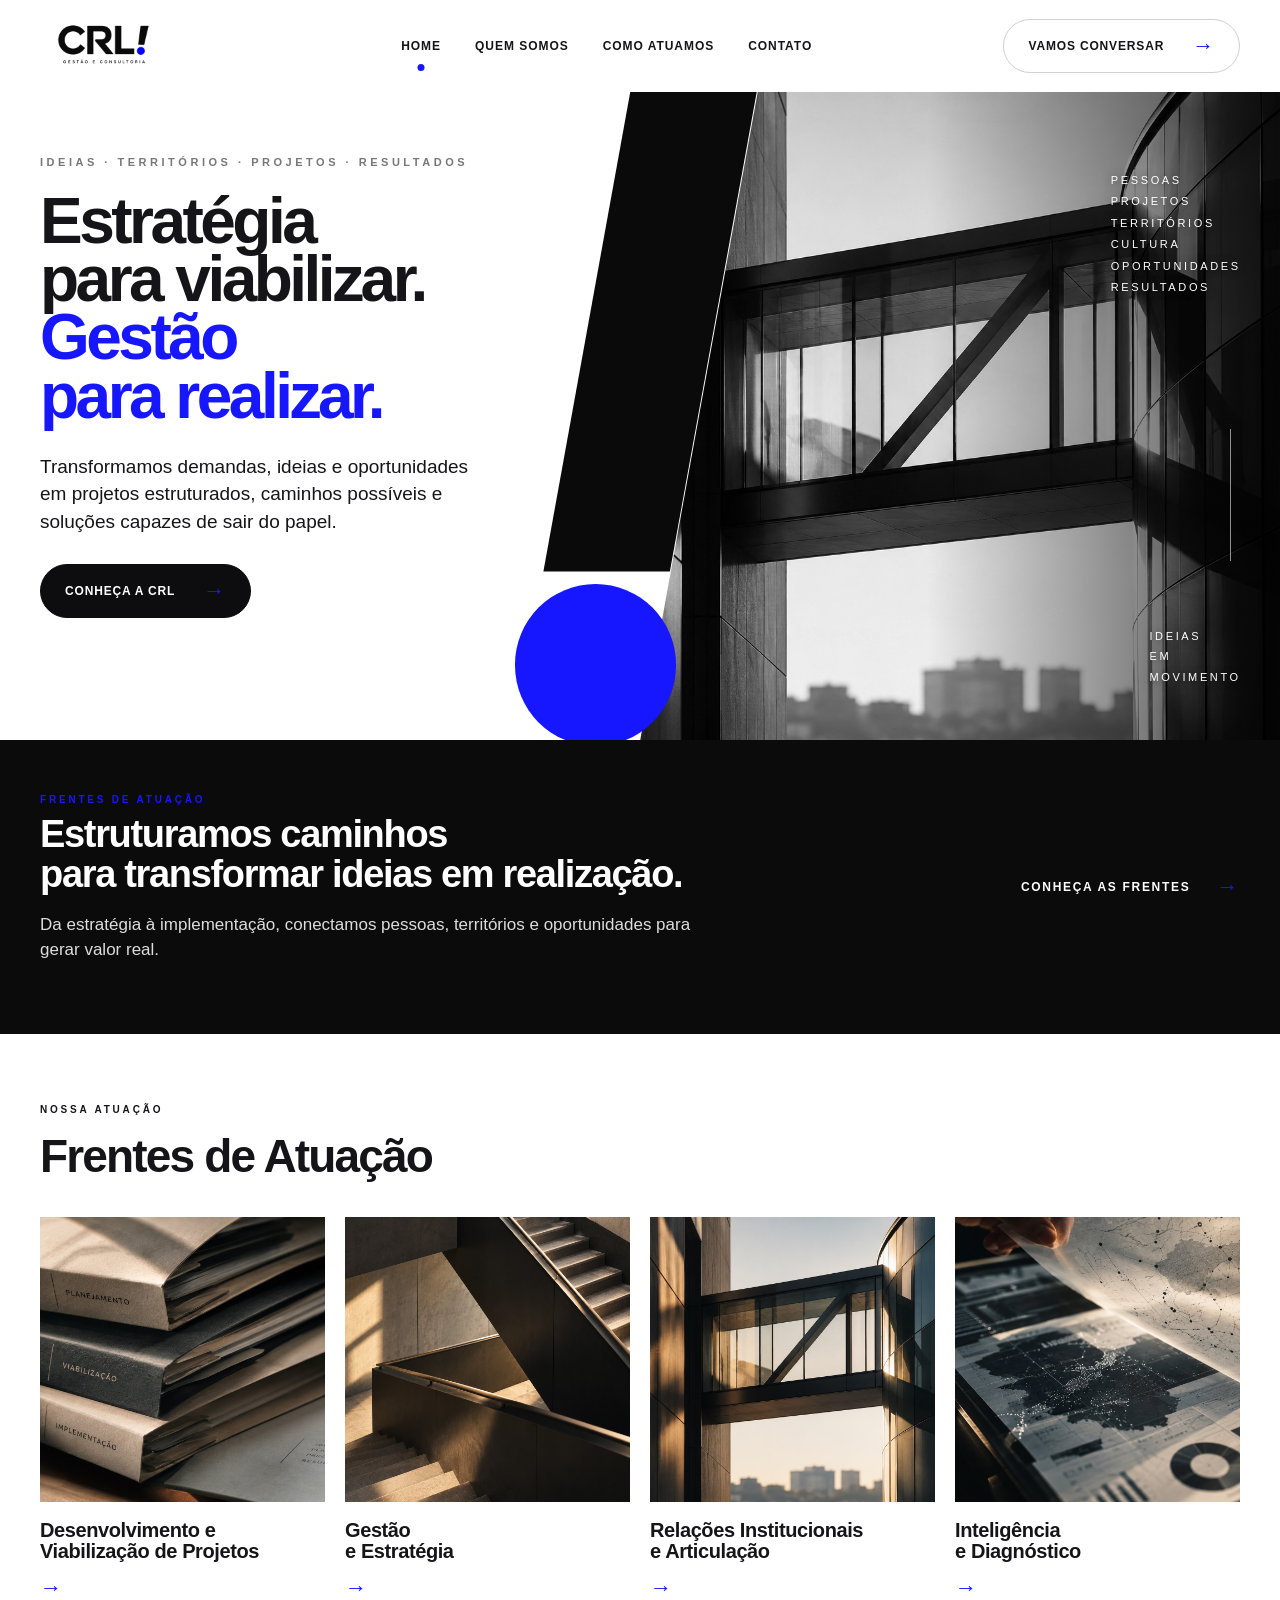
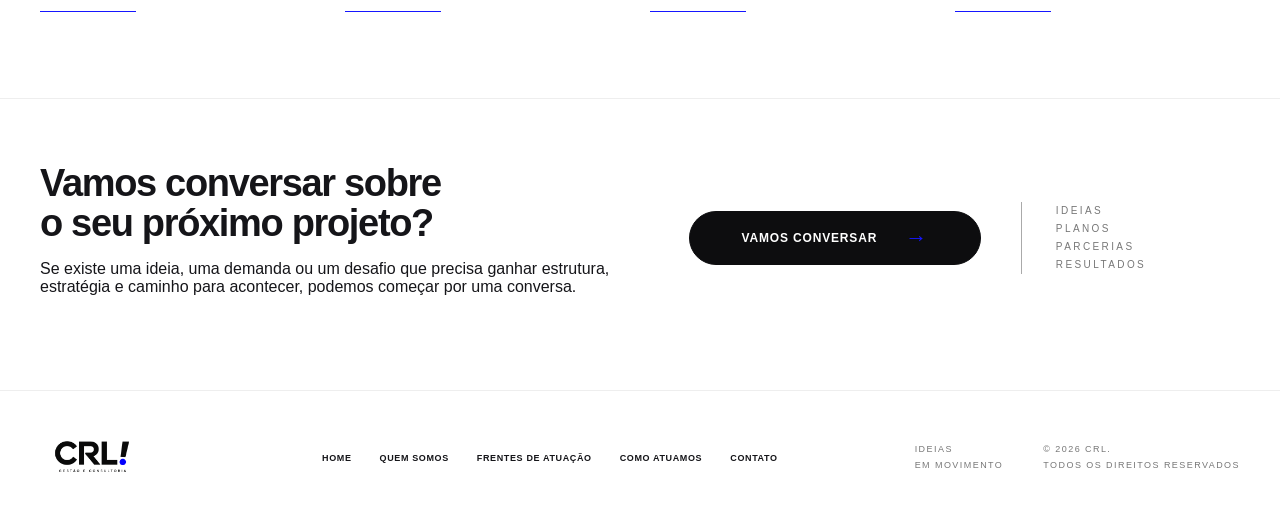
==== commit 4fe10972: "Menu superior: remove o item 'Frentes de Atuacao' (todas as paginas)" ====
--- a/index.html
+++ b/index.html
@@ -1,4 +1,4 @@
-<!doctype html><html lang="pt-BR"><head><meta charset="utf-8"><meta name="viewport" content="width=device-width,initial-scale=1"><title>CRL Gestão e Consultoria</title><meta name="description" content="CRL Gestão e Consultoria — estratégia para viabilizar, gestão para realizar."><link rel="icon" href="assets/favicon.svg" type="image/svg+xml"><link rel="icon" type="image/png" sizes="32x32" href="assets/favicon-32.png"><link rel="apple-touch-icon" href="assets/apple-touch-icon.png"><link rel="stylesheet" href="assets/css/styles.css"></head><body><header class="site-header"><div class="wrap header-inner"><a class="logo" href="index.html"><img src="assets/images/logo-crl.png" alt="CRL Gestão e Consultoria"></a><nav class="nav"><a data-nav href="index.html">Home</a><a data-nav href="quem-somos.html">Quem Somos</a><a data-nav href="desenvolvimento-e-viabilizacao.html">Frentes de Atuação</a><a data-nav href="como-atuamos.html">Como Atuamos</a><a data-nav href="contato.html">Contato</a></nav><a class="cta" href="contato.html">Vamos conversar <span class="arrow">→</span></a><button class="mobile-toggle" aria-label="Abrir menu">☰</button></div></header>
+<!doctype html><html lang="pt-BR"><head><meta charset="utf-8"><meta name="viewport" content="width=device-width,initial-scale=1"><title>CRL Gestão e Consultoria</title><meta name="description" content="CRL Gestão e Consultoria — estratégia para viabilizar, gestão para realizar."><link rel="icon" href="assets/favicon.svg" type="image/svg+xml"><link rel="icon" type="image/png" sizes="32x32" href="assets/favicon-32.png"><link rel="apple-touch-icon" href="assets/apple-touch-icon.png"><link rel="stylesheet" href="assets/css/styles.css"></head><body><header class="site-header"><div class="wrap header-inner"><a class="logo" href="index.html"><img src="assets/images/logo-crl.png" alt="CRL Gestão e Consultoria"></a><nav class="nav"><a data-nav href="index.html">Home</a><a data-nav href="quem-somos.html">Quem Somos</a><a data-nav href="como-atuamos.html">Como Atuamos</a><a data-nav href="contato.html">Contato</a></nav><a class="cta" href="contato.html">Vamos conversar <span class="arrow">→</span></a><button class="mobile-toggle" aria-label="Abrir menu">☰</button></div></header>
 <main>
 <section class="hero-home"><div class="hero-copy reveal"><div class="eyebrow">Ideias · territórios · projetos · resultados</div><h1>Estratégia<br>para viabilizar.<br><span class="blue">Gestão<br>para realizar.</span></h1><p class="lead">Transformamos demandas, ideias e oportunidades em projetos estruturados, caminhos possíveis e soluções capazes de sair do papel.</p><a class="cta dark" href="quem-somos.html">Conheça a CRL <span class="arrow">→</span></a></div><div class="hero-visual"><img src="assets/images/hero-home.jpg" alt="Arquitetura contemporânea"><div class="hero-words">Pessoas<br>Projetos<br>Territórios<br>Cultura<br>Oportunidades<br>Resultados</div><div class="hero-line"></div><div class="hero-motto">Ideias<br>em<br>movimento</div></div><div class="bang-bar"></div><div class="bang-dot"></div></section>
 <section class="black-band reveal"><div class="wrap"><div><div class="section-kicker blue">Frentes de atuação</div><h2>Estruturamos caminhos<br>para transformar ideias em realização.</h2><p>Da estratégia à implementação, conectamos pessoas, territórios e oportunidades para gerar valor real.</p></div><a class="text-link" href="#frentes">Conheça as frentes <span class="arrow">→</span></a></div></section>
--- a/assets/css/styles.css
+++ b/assets/css/styles.css
@@ -2,7 +2,7 @@
   --blue:#1616ff; --black:#0a0a0b; --ink:#151519; --muted:#67676e; --line:#dedee3; --paper:#fff;
   --max:1280px; --ease:cubic-bezier(.2,.75,.2,1);
 }
-*{box-sizing:border-box}html{scroll-behavior:smooth}body{margin:0;background:#fff;color:var(--ink);font-family:Inter,Arial,Helvetica,sans-serif;-webkit-font-smoothing:antialiased}a{color:inherit;text-decoration:none}button,input,textarea{font:inherit}img{max-width:100%;display:block}.wrap{width:min(calc(100% - 80px),var(--max));margin:auto}.site-header{height:92px;background:#fff;display:flex;align-items:center;position:relative;z-index:20}.header-inner{display:grid;grid-template-columns:170px 1fr auto;align-items:center;gap:28px}.logo img{width:128px;height:auto}.nav{display:flex;justify-content:center;gap:34px;font-size:12px;font-weight:700;letter-spacing:.08em;text-transform:uppercase}.nav a{position:relative;padding:12px 0}.nav a.active:after,.nav a:hover:after{content:"";position:absolute;width:7px;height:7px;border-radius:50%;background:var(--blue);left:50%;bottom:0;transform:translate(-50%,6px);transition:.25s}.cta{display:inline-flex;align-items:center;justify-content:center;gap:28px;border:1px solid #d0d0d5;border-radius:999px;padding:15px 24px;font-weight:800;font-size:12px;letter-spacing:.07em;text-transform:uppercase;white-space:nowrap}.cta .arrow,.text-link .arrow,.acc-arrow{color:var(--blue);font-size:22px;line-height:1;transition:transform .3s var(--ease)}.cta:hover .arrow,.text-link:hover .arrow{transform:translateX(5px)}.cta.dark{background:#0d0d0f;color:#fff;border-color:#0d0d0f}.mobile-toggle{display:none;border:0;background:none;font-size:28px}.hero-home{min-height:min(86vh,860px);display:grid;grid-template-columns:49% 51%;position:relative;overflow:hidden;background:#fff}.hero-copy{padding:64px 40px 80px max(40px,calc((100vw - var(--max))/2));position:relative;z-index:6}.eyebrow{font-size:11px;letter-spacing:.32em;text-transform:uppercase;color:#777;font-weight:600;margin-bottom:24px}.hero-home h1{font-size:clamp(54px,5vw,76px);line-height:.91;letter-spacing:-.055em;margin:0 0 28px;font-weight:800}.blue{color:var(--blue)}.lead{font-size:19px;line-height:1.45;max-width:560px;margin:0 0 28px}.hero-home .lead{max-width:430px}.hero-visual{position:relative}.hero-visual img{width:100%;height:100%;object-fit:cover;object-position:58% 50%;filter:grayscale(1) contrast(1.05);clip-path:polygon(20% 0,100% 0,100% 100%,2% 100%)}.hero-visual:after{content:"";position:absolute;inset:0;background:linear-gradient(90deg,transparent 46%,rgba(0,0,0,.45) 78%,rgba(0,0,0,.72));z-index:2;clip-path:polygon(20% 0,100% 0,100% 100%,2% 100%)}.bang-bar{position:absolute;top:0;left:49.5%;width:13%;height:55%;background:#0a0a0b;transform:skewX(-6deg);transform-origin:top;z-index:3}.bang-dot{position:absolute;left:39%;top:64%;width:min(30vw,420px);height:min(30vw,420px);border-radius:50%;background:var(--blue);z-index:5;transition:transform .5s var(--ease),box-shadow .5s}.hero-home:hover .bang-dot{transform:translateY(-10px);box-shadow:0 20px 48px rgba(22,22,255,.26)}.hero-words{position:absolute;right:6%;top:12%;z-index:4;color:#fff;font-size:11px;line-height:1.95;letter-spacing:.24em;text-transform:uppercase;text-shadow:0 1px 8px rgba(0,0,0,.55)}.hero-line{position:absolute;right:7.5%;top:52%;width:1px;height:132px;background:rgba(255,255,255,.55);z-index:4}.hero-motto{position:absolute;right:6%;bottom:8%;z-index:4;color:#fff;font-size:11px;line-height:1.9;letter-spacing:.24em;text-transform:uppercase;text-shadow:0 1px 8px rgba(0,0,0,.55)}.black-band{background:#0b0b0c;color:white;padding:54px 0}.black-band .wrap{display:grid;grid-template-columns:1.4fr .7fr;gap:80px;align-items:center}.black-band h2{font-size:38px;line-height:1.05;letter-spacing:-.035em;margin:10px 0 14px}.black-band p{font-size:17px;line-height:1.5;color:#ddd;max-width:690px}.text-link{display:flex;align-items:center;gap:26px;justify-content:flex-end;font-size:12px;font-weight:800;letter-spacing:.14em;text-transform:uppercase}.fronts{padding:70px 0 86px}.section-kicker{font-size:10px;letter-spacing:.28em;text-transform:uppercase;font-weight:800}.section-title{font-size:46px;letter-spacing:-.04em;margin:14px 0 34px}.front-grid{display:grid;grid-template-columns:repeat(4,1fr);gap:20px}.front-card .photo{aspect-ratio:1/1;overflow:hidden;background:#eee}.front-card img{width:100%;height:100%;object-fit:cover;transition:transform .55s var(--ease),filter .55s}.front-card:hover img{transform:scale(1.035);filter:contrast(1.04)}.front-card h3{font-size:20px;line-height:1.08;letter-spacing:-.02em;margin:18px 0 12px}.front-card .rule{width:96px;height:1px;background:var(--blue);margin-top:10px}.front-card .arrow{color:var(--blue);font-size:22px;display:inline-block;transition:transform .3s}.front-card:hover .arrow{transform:translateX(6px)}.home-contact{padding:65px 0 78px;border-top:1px solid #eee}.home-contact .wrap{display:grid;grid-template-columns:1.25fr .6fr .45fr;gap:40px;align-items:center}.home-contact h2{font-size:38px;line-height:1.05;letter-spacing:-.035em;margin:0 0 12px}.mini-words{font-size:10px;line-height:1.8;letter-spacing:.24em;text-transform:uppercase;color:#777;border-left:1px solid #aaa;padding-left:34px}.site-footer{border-top:1px solid #eee;padding:32px 0}.footer-inner{display:grid;grid-template-columns:145px 1fr auto auto;align-items:center;gap:40px}.footer-inner .logo img{width:105px}.footer-nav{display:flex;gap:28px;justify-content:center;font-size:9px;font-weight:800;letter-spacing:.07em;text-transform:uppercase}.footer-meta{font-size:9px;line-height:1.7;letter-spacing:.16em;text-transform:uppercase;color:#777}.hero-page{height:430px;position:relative;overflow:hidden;background:#111}.hero-page img{width:100%;height:100%;object-fit:cover;transition:transform .1s linear}.hero-page.grayscale img{filter:grayscale(1)}.hero-page .overlay-words{position:absolute;left:5%;top:28%;font-size:11px;line-height:1.8;letter-spacing:.26em;text-transform:uppercase;color:#fff}.page-intro{padding:72px 0 46px}.intro-grid{display:grid;grid-template-columns:1.05fr 1px 1fr;gap:58px;align-items:start}.divider-v{background:#aaa;min-height:210px}.page-intro h1{font-size:clamp(46px,5vw,68px);line-height:.92;letter-spacing:-.055em;margin:12px 0 20px}.page-intro h2{font-size:clamp(38px,4.4vw,60px);line-height:.96;letter-spacing:-.05em;margin:10px 0 16px}.subline{font-size:27px;line-height:1.22;margin:0;max-width:600px}.intro-copy{font-size:18px;line-height:1.48;color:#2c2c31}.intro-copy p{margin:0 0 24px}.about-page .page-intro{padding-bottom:70px}.about-page .intro-grid{grid-template-columns:.8fr 1.25fr;gap:100px}.about-page .about-title{position:relative}.about-page .about-title:after{content:"";position:absolute;width:92px;height:92px;border-radius:50%;background:var(--blue);left:0;bottom:-112px}.about-page .intro-copy strong{color:var(--blue)}.about-bottom{height:320px;overflow:hidden;background:#111}.about-bottom img{width:100%;height:100%;object-fit:cover;filter:grayscale(1) contrast(1.12)}.service-page .hero-page{height:500px}.service-page .hero-page img{filter:none}.service-page .hero-geometry{position:absolute;right:5%;top:0;width:28%;height:100%;background:#fff;clip-path:polygon(40% 0,100% 0,100% 100%,0 100%)}.service-page .hero-geometry:before{content:"";position:absolute;background:#080808;width:80px;height:270px;left:22%;top:0;transform:skew(-8deg)}.service-page .hero-geometry:after{content:"";position:absolute;width:150px;height:150px;border-radius:50%;background:var(--blue);left:35%;bottom:38px}.service-page .page-intro{padding-bottom:18px}.accordion{border-top:1px solid var(--line);margin:18px 0 80px}.acc-item{border-bottom:1px solid var(--line)}.acc-button{width:100%;display:grid;grid-template-columns:90px 1fr auto;align-items:center;gap:30px;background:none;border:0;text-align:left;padding:24px 6px;cursor:pointer}.acc-icon{width:44px;height:44px;display:grid;place-items:center}.acc-icon svg{width:38px;height:38px;stroke:#0e1b50;stroke-width:1.35;fill:none}.acc-title{font-size:21px;font-weight:800;letter-spacing:-.02em}.acc-panel{max-height:0;overflow:hidden;transition:max-height .45s var(--ease)}.acc-panel-inner{padding:0 90px 26px 126px;color:#555;font-size:17px;line-height:1.5;max-width:920px}.acc-item.open .acc-arrow{transform:rotate(-90deg)}.how-page .hero-page{height:330px}.how-page .page-intro{padding-top:58px}.how-grid{display:grid;grid-template-columns:.9fr 1px 1.2fr .55fr;gap:58px;align-items:start}.how-title h1{font-size:clamp(46px,5vw,68px);line-height:.94;letter-spacing:-.055em;margin:18px 0 0;font-weight:800}.how-copy{font-size:17px;line-height:1.5}.how-copy p{margin:0 0 28px}.contact-page{min-height:calc(100vh - 170px);padding:90px 0}.contact-grid{display:grid;grid-template-columns:.8fr 1.2fr;gap:100px}.contact-page h1{font-size:clamp(48px,5vw,72px);line-height:.93;letter-spacing:-.055em;margin:14px 0 22px}.form{display:grid;gap:22px}.field label{display:block;font-size:10px;letter-spacing:.16em;text-transform:uppercase;font-weight:800;margin-bottom:8px}.field input,.field textarea{width:100%;border:0;border-bottom:1px solid #bbb;padding:14px 0;background:transparent;outline:none;font-size:18px}.field textarea{min-height:120px;resize:vertical}.form-status{font-size:14px;min-height:22px}.reveal{opacity:0;transform:translateY(18px);transition:opacity .65s var(--ease),transform .65s var(--ease)}.reveal.visible{opacity:1;transform:none}
+*{box-sizing:border-box}html{scroll-behavior:smooth}body{margin:0;background:#fff;color:var(--ink);font-family:Inter,Arial,Helvetica,sans-serif;-webkit-font-smoothing:antialiased}a{color:inherit;text-decoration:none}button,input,textarea{font:inherit}img{max-width:100%;display:block}.wrap{width:min(calc(100% - 80px),var(--max));margin:auto}.site-header{height:92px;background:#fff;display:flex;align-items:center;position:relative;z-index:20}.header-inner{display:grid;grid-template-columns:170px 1fr auto;align-items:center;gap:28px}.logo img{width:128px;height:auto}.nav{display:flex;justify-content:center;gap:34px;font-size:12px;font-weight:700;letter-spacing:.08em;text-transform:uppercase}.nav a{position:relative;padding:12px 0}.nav a.active:after,.nav a:hover:after{content:"";position:absolute;width:7px;height:7px;border-radius:50%;background:var(--blue);left:50%;bottom:0;transform:translate(-50%,6px);transition:.25s}.cta{display:inline-flex;align-items:center;justify-content:center;gap:28px;border:1px solid #d0d0d5;border-radius:999px;padding:15px 24px;font-weight:800;font-size:12px;letter-spacing:.07em;text-transform:uppercase;white-space:nowrap}.cta .arrow,.text-link .arrow,.acc-arrow{color:var(--blue);font-size:22px;line-height:1;transition:transform .3s var(--ease)}.cta:hover .arrow,.text-link:hover .arrow{transform:translateX(5px)}.cta.dark{background:#0d0d0f;color:#fff;border-color:#0d0d0f}.mobile-toggle{display:none;border:0;background:none;font-size:28px}.hero-home{min-height:clamp(600px,72vh,720px);display:grid;grid-template-columns:49% 51%;position:relative;overflow:hidden;background:#fff}.hero-copy{padding:64px 40px 80px max(40px,calc((100vw - var(--max))/2));position:relative;z-index:6}.eyebrow{font-size:11px;letter-spacing:.32em;text-transform:uppercase;color:#777;font-weight:600;margin-bottom:24px}.hero-home h1{font-size:clamp(54px,5vw,76px);line-height:.91;letter-spacing:-.055em;margin:0 0 28px;font-weight:800}.blue{color:var(--blue)}.lead{font-size:19px;line-height:1.45;max-width:560px;margin:0 0 28px}.hero-home .lead{max-width:430px}.hero-visual{position:relative}.hero-visual img{width:100%;height:100%;object-fit:cover;object-position:58% 50%;filter:grayscale(1) contrast(1.05);clip-path:polygon(20% 0,100% 0,100% 100%,2% 100%)}.hero-visual:after{content:"";position:absolute;inset:0;background:linear-gradient(90deg,transparent 46%,rgba(0,0,0,.45) 78%,rgba(0,0,0,.72));z-index:2;clip-path:polygon(20% 0,100% 0,100% 100%,2% 100%)}.bang-bar{position:absolute;top:0;left:36%;width:26%;height:74%;background:#0a0a0b;clip-path:polygon(50.92% 0,88.92% 0,62.82% 100%,24.82% 100%);z-index:3}.bang-dot{position:absolute;left:calc(46.5% - min(6.3vw,11vh,92px));top:76%;width:min(12.6vw,22vh,184px);height:min(12.6vw,22vh,184px);border-radius:50%;background:var(--blue);z-index:5;transition:transform .5s var(--ease),box-shadow .5s}.hero-home:hover .bang-dot{transform:translateY(-10px);box-shadow:0 20px 48px rgba(22,22,255,.26)}.hero-words{position:absolute;right:6%;top:12%;z-index:4;color:#fff;font-size:11px;line-height:1.95;letter-spacing:.24em;text-transform:uppercase;text-shadow:0 1px 8px rgba(0,0,0,.55)}.hero-line{position:absolute;right:7.5%;top:52%;width:1px;height:132px;background:rgba(255,255,255,.55);z-index:4}.hero-motto{position:absolute;right:6%;bottom:8%;z-index:4;color:#fff;font-size:11px;line-height:1.9;letter-spacing:.24em;text-transform:uppercase;text-shadow:0 1px 8px rgba(0,0,0,.55)}.black-band{background:#0b0b0c;color:white;padding:54px 0}.black-band .wrap{display:grid;grid-template-columns:1.4fr .7fr;gap:80px;align-items:center}.black-band h2{font-size:38px;line-height:1.05;letter-spacing:-.035em;margin:10px 0 14px}.black-band p{font-size:17px;line-height:1.5;color:#ddd;max-width:690px}.text-link{display:flex;align-items:center;gap:26px;justify-content:flex-end;font-size:12px;font-weight:800;letter-spacing:.14em;text-transform:uppercase}.fronts{padding:70px 0 86px}.section-kicker{font-size:10px;letter-spacing:.28em;text-transform:uppercase;font-weight:800}.section-title{font-size:46px;letter-spacing:-.04em;margin:14px 0 34px}.front-grid{display:grid;grid-template-columns:repeat(4,1fr);gap:20px}.front-card .photo{aspect-ratio:1/1;overflow:hidden;background:#eee}.front-card img{width:100%;height:100%;object-fit:cover;transition:transform .55s var(--ease),filter .55s}.front-card:hover img{transform:scale(1.035);filter:contrast(1.04)}.front-card h3{font-size:20px;line-height:1.08;letter-spacing:-.02em;margin:18px 0 12px}.front-card .rule{width:96px;height:1px;background:var(--blue);margin-top:10px}.front-card .arrow{color:var(--blue);font-size:22px;display:inline-block;transition:transform .3s}.front-card:hover .arrow{transform:translateX(6px)}.home-contact{padding:65px 0 78px;border-top:1px solid #eee}.home-contact .wrap{display:grid;grid-template-columns:1.25fr .6fr .45fr;gap:40px;align-items:center}.home-contact h2{font-size:38px;line-height:1.05;letter-spacing:-.035em;margin:0 0 12px}.mini-words{font-size:10px;line-height:1.8;letter-spacing:.24em;text-transform:uppercase;color:#777;border-left:1px solid #aaa;padding-left:34px}.site-footer{border-top:1px solid #eee;padding:32px 0}.footer-inner{display:grid;grid-template-columns:145px 1fr auto auto;align-items:center;gap:40px}.footer-inner .logo img{width:105px}.footer-nav{display:flex;gap:28px;justify-content:center;font-size:9px;font-weight:800;letter-spacing:.07em;text-transform:uppercase}.footer-meta{font-size:9px;line-height:1.7;letter-spacing:.16em;text-transform:uppercase;color:#777}.hero-page{height:430px;position:relative;overflow:hidden;background:#111}.hero-page img{width:100%;height:100%;object-fit:cover;transition:transform .1s linear}.hero-page.grayscale img{filter:grayscale(1)}.hero-page .overlay-words{position:absolute;left:5%;top:28%;font-size:11px;line-height:1.8;letter-spacing:.26em;text-transform:uppercase;color:#fff}.page-intro{padding:72px 0 46px}.intro-grid{display:grid;grid-template-columns:1.05fr 1px 1fr;gap:58px;align-items:start}.divider-v{background:#aaa;min-height:210px}.page-intro h1{font-size:clamp(46px,5vw,68px);line-height:.92;letter-spacing:-.055em;margin:12px 0 20px}.page-intro h2{font-size:clamp(38px,4.4vw,60px);line-height:.96;letter-spacing:-.05em;margin:10px 0 16px}.subline{font-size:27px;line-height:1.22;margin:0;max-width:600px}.intro-copy{font-size:18px;line-height:1.48;color:#2c2c31}.intro-copy p{margin:0 0 24px}.about-page .page-intro{padding-bottom:70px}.about-page .intro-grid{grid-template-columns:.8fr 1.25fr;gap:100px}.about-page .about-title{position:relative}.about-page .about-title:after{content:"";position:absolute;width:92px;height:92px;border-radius:50%;background:var(--blue);left:0;bottom:-112px}.about-page .intro-copy strong{color:var(--blue)}.about-bottom{height:320px;overflow:hidden;background:#111}.about-bottom img{width:100%;height:100%;object-fit:cover;filter:grayscale(1) contrast(1.12)}.service-page .hero-page{height:500px}.service-page .hero-page img{filter:none}.service-page .page-intro{padding-bottom:18px}.accordion{border-top:1px solid var(--line);margin:18px 0 80px}.acc-item{border-bottom:1px solid var(--line)}.acc-button{width:100%;display:grid;grid-template-columns:90px 1fr auto;align-items:center;gap:30px;background:none;border:0;text-align:left;padding:24px 6px;cursor:pointer}.acc-icon{width:44px;height:44px;display:grid;place-items:center}.acc-icon svg{width:38px;height:38px;stroke:#0e1b50;stroke-width:1.35;fill:none}.acc-title{font-size:21px;font-weight:800;letter-spacing:-.02em}.acc-panel{max-height:0;overflow:hidden;transition:max-height .45s var(--ease)}.acc-panel-inner{padding:0 90px 26px 126px;color:#555;font-size:17px;line-height:1.5;max-width:920px}.acc-item.open .acc-arrow{transform:rotate(-90deg)}.how-page .hero-page{height:330px}.how-page .page-intro{padding-top:58px}.how-grid{display:grid;grid-template-columns:.9fr 1px 1.2fr .55fr;gap:58px;align-items:start}.how-title h1{font-size:clamp(46px,5vw,68px);line-height:.94;letter-spacing:-.055em;margin:18px 0 0;font-weight:800}.how-copy{font-size:17px;line-height:1.5}.how-copy p{margin:0 0 28px}.contact-page{min-height:calc(100vh - 170px);padding:90px 0}.contact-grid{display:grid;grid-template-columns:.8fr 1.2fr;gap:100px}.contact-page h1{font-size:clamp(48px,5vw,72px);line-height:.93;letter-spacing:-.055em;margin:14px 0 22px}.form{display:grid;gap:22px}.field label{display:block;font-size:10px;letter-spacing:.16em;text-transform:uppercase;font-weight:800;margin-bottom:8px}.field input,.field textarea{width:100%;border:0;border-bottom:1px solid #bbb;padding:14px 0;background:transparent;outline:none;font-size:18px}.field textarea{min-height:120px;resize:vertical}.form-status{font-size:14px;min-height:22px}.reveal{opacity:0;transform:translateY(18px);transition:opacity .65s var(--ease),transform .65s var(--ease)}.reveal.visible{opacity:1;transform:none}
 @media (prefers-reduced-motion:reduce){*{scroll-behavior:auto!important;animation:none!important;transition:none!important}.reveal{opacity:1;transform:none}}
-@media(max-width:900px){.wrap{width:min(calc(100% - 38px),var(--max))}.site-header{height:78px}.header-inner{grid-template-columns:1fr auto}.nav{display:none;position:absolute;top:78px;left:0;right:0;background:#fff;flex-direction:column;padding:28px 24px;box-shadow:0 14px 30px rgba(0,0,0,.08)}.nav.open{display:flex}.header-inner>.cta{display:none}.mobile-toggle{display:block}.hero-home{grid-template-columns:1fr;min-height:auto}.hero-copy{padding:58px 24px}.hero-home .lead{max-width:none}.hero-home h1{font-size:52px}.hero-visual{height:480px}.hero-visual img,.hero-visual:after{clip-path:polygon(15% 0,100% 0,100% 100%,0 100%)}.bang-bar{top:auto;bottom:60px;left:-6%;width:44%;height:280px;transform:skewX(-8deg);transform-origin:bottom}.bang-dot{left:-18%;right:auto;top:auto;bottom:-10px;width:210px;height:210px}.hero-line{display:none}.hero-motto{right:6%;bottom:6%}.black-band .wrap,.home-contact .wrap{grid-template-columns:1fr;gap:25px}.text-link{justify-content:flex-start}.front-grid{grid-template-columns:1fr 1fr}.footer-inner{grid-template-columns:1fr 1fr}.footer-nav{display:none}.intro-grid,.about-page .intro-grid,.how-grid,.contact-grid{grid-template-columns:1fr;gap:28px}.divider-v{height:1px;min-height:1px}.service-page .hero-geometry{width:44%}.acc-button{grid-template-columns:52px 1fr auto;gap:14px}.acc-panel-inner{padding-left:66px}.hero-page{height:320px}.how-page .hero-page{height:280px}}
-@media(max-width:560px){.front-grid{grid-template-columns:1fr}.hero-home h1{font-size:46px}.section-title{font-size:38px}.footer-inner{grid-template-columns:1fr}.acc-title{font-size:18px}.acc-button{padding:20px 0}.acc-icon svg{width:32px;height:32px}.service-page .hero-page{height:360px}.service-page .hero-geometry{display:none}.home-contact h2{font-size:32px}}
+@media(max-width:900px){.wrap{width:min(calc(100% - 38px),var(--max))}.site-header{height:78px}.header-inner{grid-template-columns:1fr auto}.nav{display:none;position:absolute;top:78px;left:0;right:0;background:#fff;flex-direction:column;padding:28px 24px;box-shadow:0 14px 30px rgba(0,0,0,.08)}.nav.open{display:flex}.header-inner>.cta{display:none}.mobile-toggle{display:block}.hero-home{grid-template-columns:1fr;min-height:auto}.hero-copy{padding:58px 24px}.hero-home .lead{max-width:none}.hero-home h1{font-size:52px}.hero-visual{height:480px}.hero-visual img,.hero-visual:after{clip-path:polygon(15% 0,100% 0,100% 100%,0 100%)}.bang-bar{top:auto;bottom:96px;left:0;width:34%;height:230px;transform:none;clip-path:polygon(33% 0,67% 0,46% 100%,12% 100%)}.bang-dot{left:-6%;right:auto;top:auto;bottom:14px;width:124px;height:124px}.hero-line{display:none}.hero-motto{right:6%;bottom:6%}.black-band .wrap,.home-contact .wrap{grid-template-columns:1fr;gap:25px}.text-link{justify-content:flex-start}.front-grid{grid-template-columns:1fr 1fr}.footer-inner{grid-template-columns:1fr 1fr}.footer-nav{display:none}.intro-grid,.about-page .intro-grid,.how-grid,.contact-grid{grid-template-columns:1fr;gap:28px}.about-page .about-title:after{display:none}.divider-v{height:1px;min-height:1px}.acc-button{grid-template-columns:52px 1fr auto;gap:14px}.acc-panel-inner{padding-left:66px}.hero-page{height:320px}.how-page .hero-page{height:280px}}
+@media(max-width:560px){.front-grid{grid-template-columns:1fr}.hero-home h1{font-size:46px}.section-title{font-size:38px}.footer-inner{grid-template-columns:1fr}.acc-title{font-size:18px}.acc-button{padding:20px 0}.acc-icon svg{width:32px;height:32px}.service-page .hero-page{height:360px}.home-contact h2{font-size:32px}}
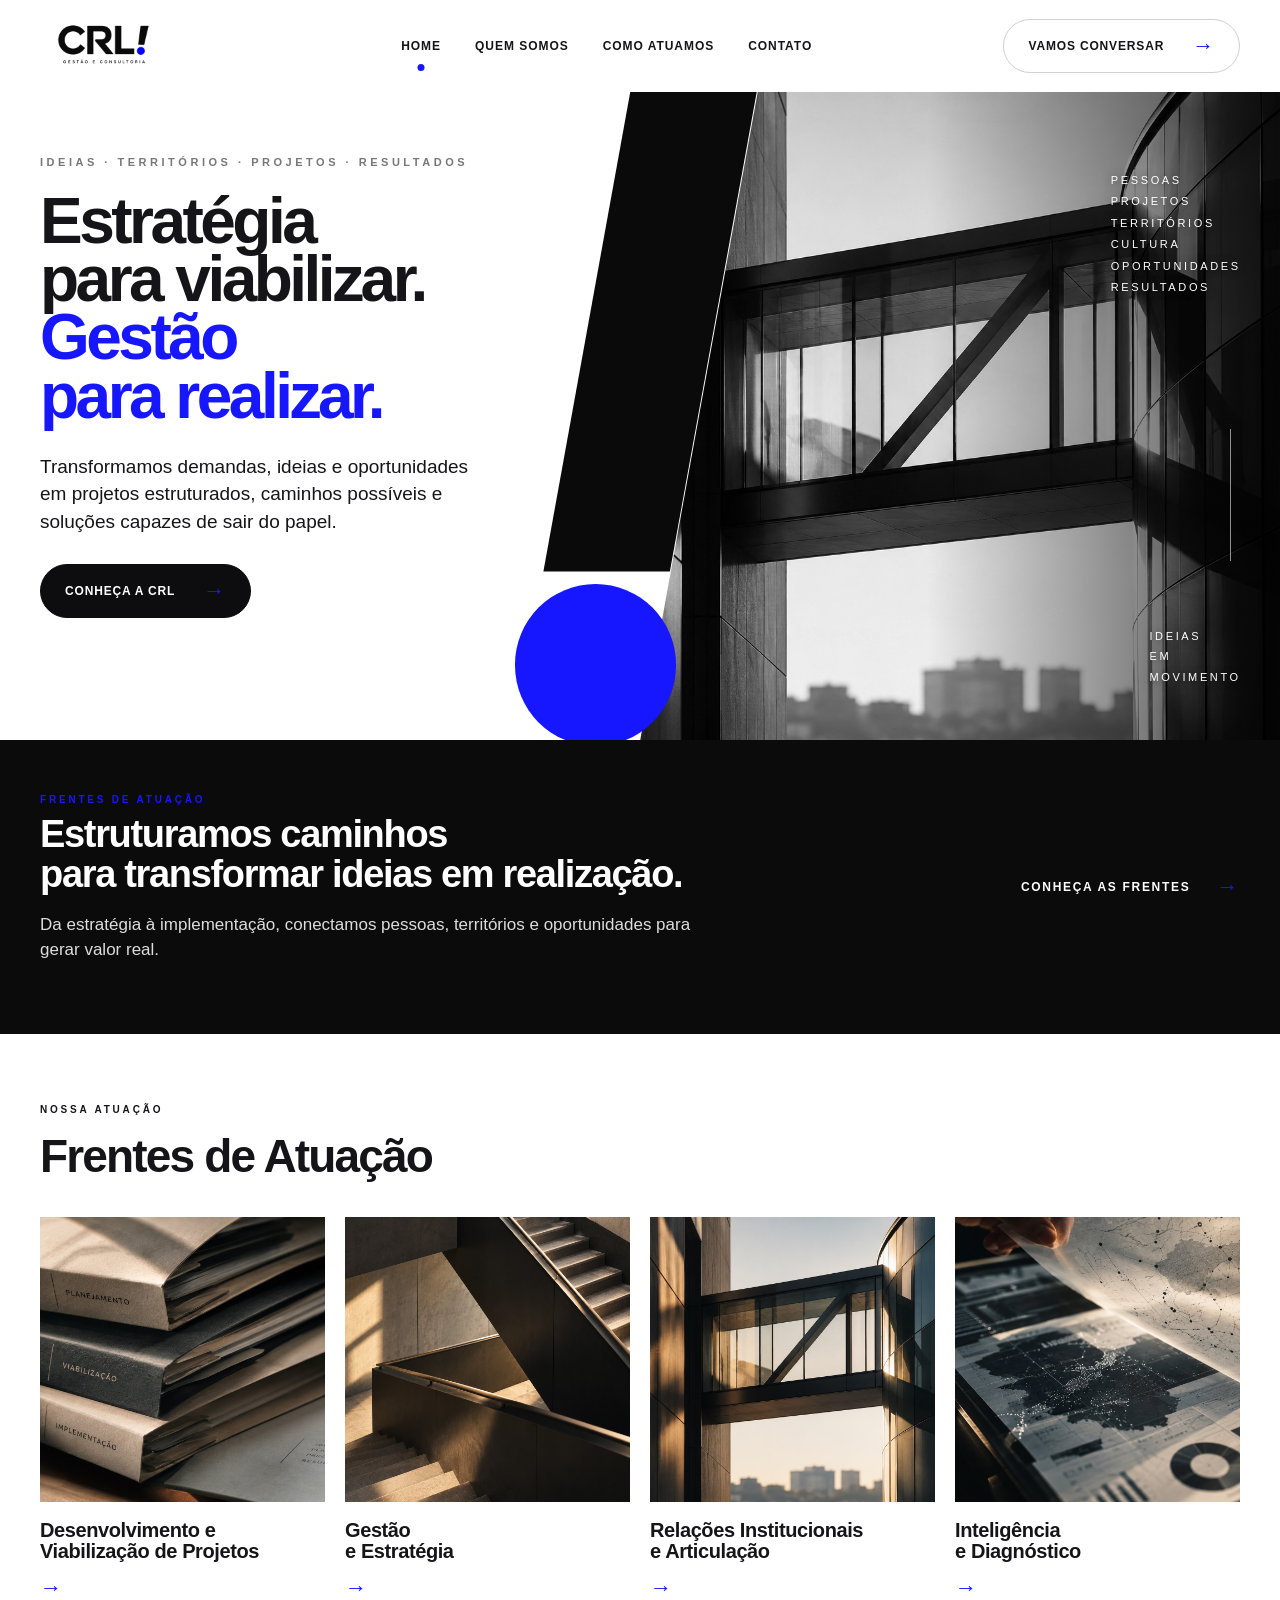
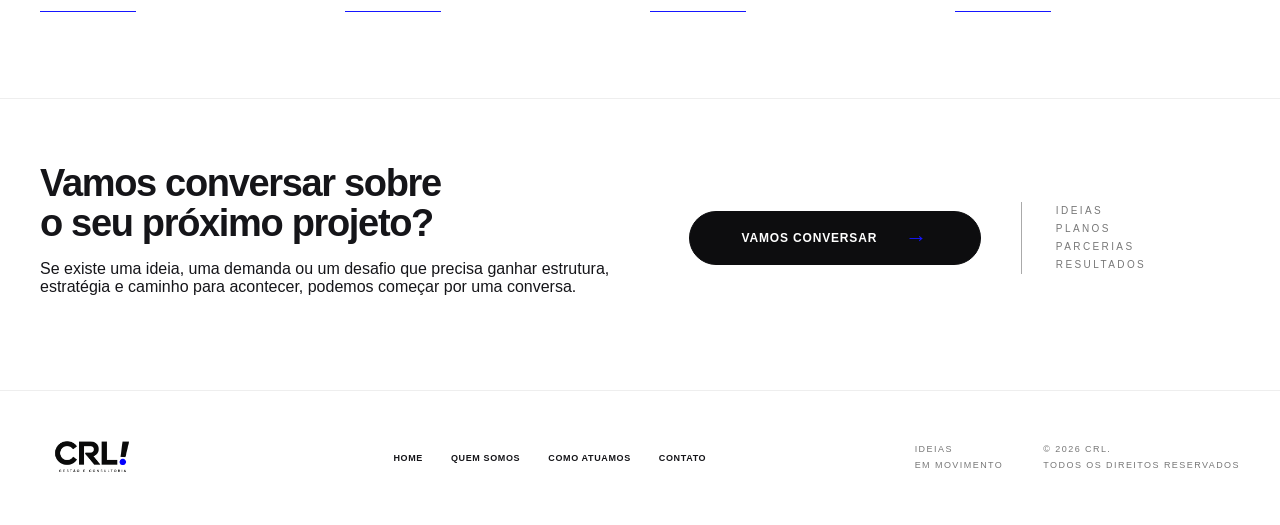
==== commit ea3a5263: "Rodape: remove o item 'Frentes de Atuacao' (todas as paginas)" ====
--- a/index.html
+++ b/index.html
@@ -1,4 +1,4 @@
-<!doctype html><html lang="pt-BR"><head><meta charset="utf-8"><meta name="viewport" content="width=device-width,initial-scale=1"><title>CRL Gestão e Consultoria</title><meta name="description" content="CRL Gestão e Consultoria — estratégia para viabilizar, gestão para realizar."><link rel="icon" href="assets/favicon.svg" type="image/svg+xml"><link rel="icon" type="image/png" sizes="32x32" href="assets/favicon-32.png"><link rel="apple-touch-icon" href="assets/apple-touch-icon.png"><link rel="stylesheet" href="assets/css/styles.css"></head><body><header class="site-header"><div class="wrap header-inner"><a class="logo" href="index.html"><img src="assets/images/logo-crl.png" alt="CRL Gestão e Consultoria"></a><nav class="nav"><a data-nav href="index.html">Home</a><a data-nav href="quem-somos.html">Quem Somos</a><a data-nav href="como-atuamos.html">Como Atuamos</a><a data-nav href="contato.html">Contato</a></nav><a class="cta" href="contato.html">Vamos conversar <span class="arrow">→</span></a><button class="mobile-toggle" aria-label="Abrir menu">☰</button></div></header>
+<!doctype html><html lang="pt-BR"><head><meta charset="utf-8"><meta name="viewport" content="width=device-width,initial-scale=1"><meta http-equiv="Cache-Control" content="no-cache, must-revalidate"><meta http-equiv="Pragma" content="no-cache"><title>CRL Gestão e Consultoria</title><meta name="description" content="CRL Gestão e Consultoria — estratégia para viabilizar, gestão para realizar."><link rel="icon" href="assets/favicon.svg" type="image/svg+xml"><link rel="icon" type="image/png" sizes="32x32" href="assets/favicon-32.png"><link rel="apple-touch-icon" href="assets/apple-touch-icon.png"><link rel="stylesheet" href="assets/css/styles.css"></head><body><header class="site-header"><div class="wrap header-inner"><a class="logo" href="index.html"><img src="assets/images/logo-crl.png" alt="CRL Gestão e Consultoria"></a><nav class="nav"><a data-nav href="index.html">Home</a><a data-nav href="quem-somos.html">Quem Somos</a><a data-nav href="como-atuamos.html">Como Atuamos</a><a data-nav href="contato.html">Contato</a></nav><a class="cta" href="contato.html">Vamos conversar <span class="arrow">→</span></a><button class="mobile-toggle" aria-label="Abrir menu">☰</button></div></header>
 <main>
 <section class="hero-home"><div class="hero-copy reveal"><div class="eyebrow">Ideias · territórios · projetos · resultados</div><h1>Estratégia<br>para viabilizar.<br><span class="blue">Gestão<br>para realizar.</span></h1><p class="lead">Transformamos demandas, ideias e oportunidades em projetos estruturados, caminhos possíveis e soluções capazes de sair do papel.</p><a class="cta dark" href="quem-somos.html">Conheça a CRL <span class="arrow">→</span></a></div><div class="hero-visual"><img src="assets/images/hero-home.jpg" alt="Arquitetura contemporânea"><div class="hero-words">Pessoas<br>Projetos<br>Territórios<br>Cultura<br>Oportunidades<br>Resultados</div><div class="hero-line"></div><div class="hero-motto">Ideias<br>em<br>movimento</div></div><div class="bang-bar"></div><div class="bang-dot"></div></section>
 <section class="black-band reveal"><div class="wrap"><div><div class="section-kicker blue">Frentes de atuação</div><h2>Estruturamos caminhos<br>para transformar ideias em realização.</h2><p>Da estratégia à implementação, conectamos pessoas, territórios e oportunidades para gerar valor real.</p></div><a class="text-link" href="#frentes">Conheça as frentes <span class="arrow">→</span></a></div></section>
@@ -9,4 +9,4 @@
 <a class="front-card reveal" href="inteligencia-e-diagnostico.html"><div class="photo"><img src="assets/images/eixo-inteligencia.jpg" alt="Inteligência e Diagnóstico"></div><h3>Inteligência<br>e Diagnóstico</h3><span class="arrow">→</span><div class="rule"></div></a>
 </div></div></section>
 <section class="home-contact reveal"><div class="wrap"><div><h2>Vamos conversar sobre<br>o seu próximo projeto?</h2><p>Se existe uma ideia, uma demanda ou um desafio que precisa ganhar estrutura, estratégia e caminho para acontecer, podemos começar por uma conversa.</p></div><a class="cta dark" href="contato.html">Vamos conversar <span class="arrow">→</span></a><div class="mini-words">Ideias<br>Planos<br>Parcerias<br>Resultados</div></div></section>
-</main><footer class="site-footer"><div class="wrap footer-inner"><a class="logo" href="index.html"><img src="assets/images/logo-crl.png" alt="CRL Gestão e Consultoria"></a><div class="footer-nav"><a href="index.html">Home</a><a href="quem-somos.html">Quem Somos</a><a href="desenvolvimento-e-viabilizacao.html">Frentes de Atuação</a><a href="como-atuamos.html">Como Atuamos</a><a href="contato.html">Contato</a></div><div class="footer-meta">Ideias<br>em movimento</div><div class="footer-meta">© 2026 CRL.<br>Todos os direitos reservados</div></div></footer><script src="assets/js/main.js"></script></body></html>+</main><footer class="site-footer"><div class="wrap footer-inner"><a class="logo" href="index.html"><img src="assets/images/logo-crl.png" alt="CRL Gestão e Consultoria"></a><div class="footer-nav"><a href="index.html">Home</a><a href="quem-somos.html">Quem Somos</a><a href="como-atuamos.html">Como Atuamos</a><a href="contato.html">Contato</a></div><div class="footer-meta">Ideias<br>em movimento</div><div class="footer-meta">© 2026 CRL.<br>Todos os direitos reservados</div></div></footer><script src="assets/js/main.js"></script></body></html>
